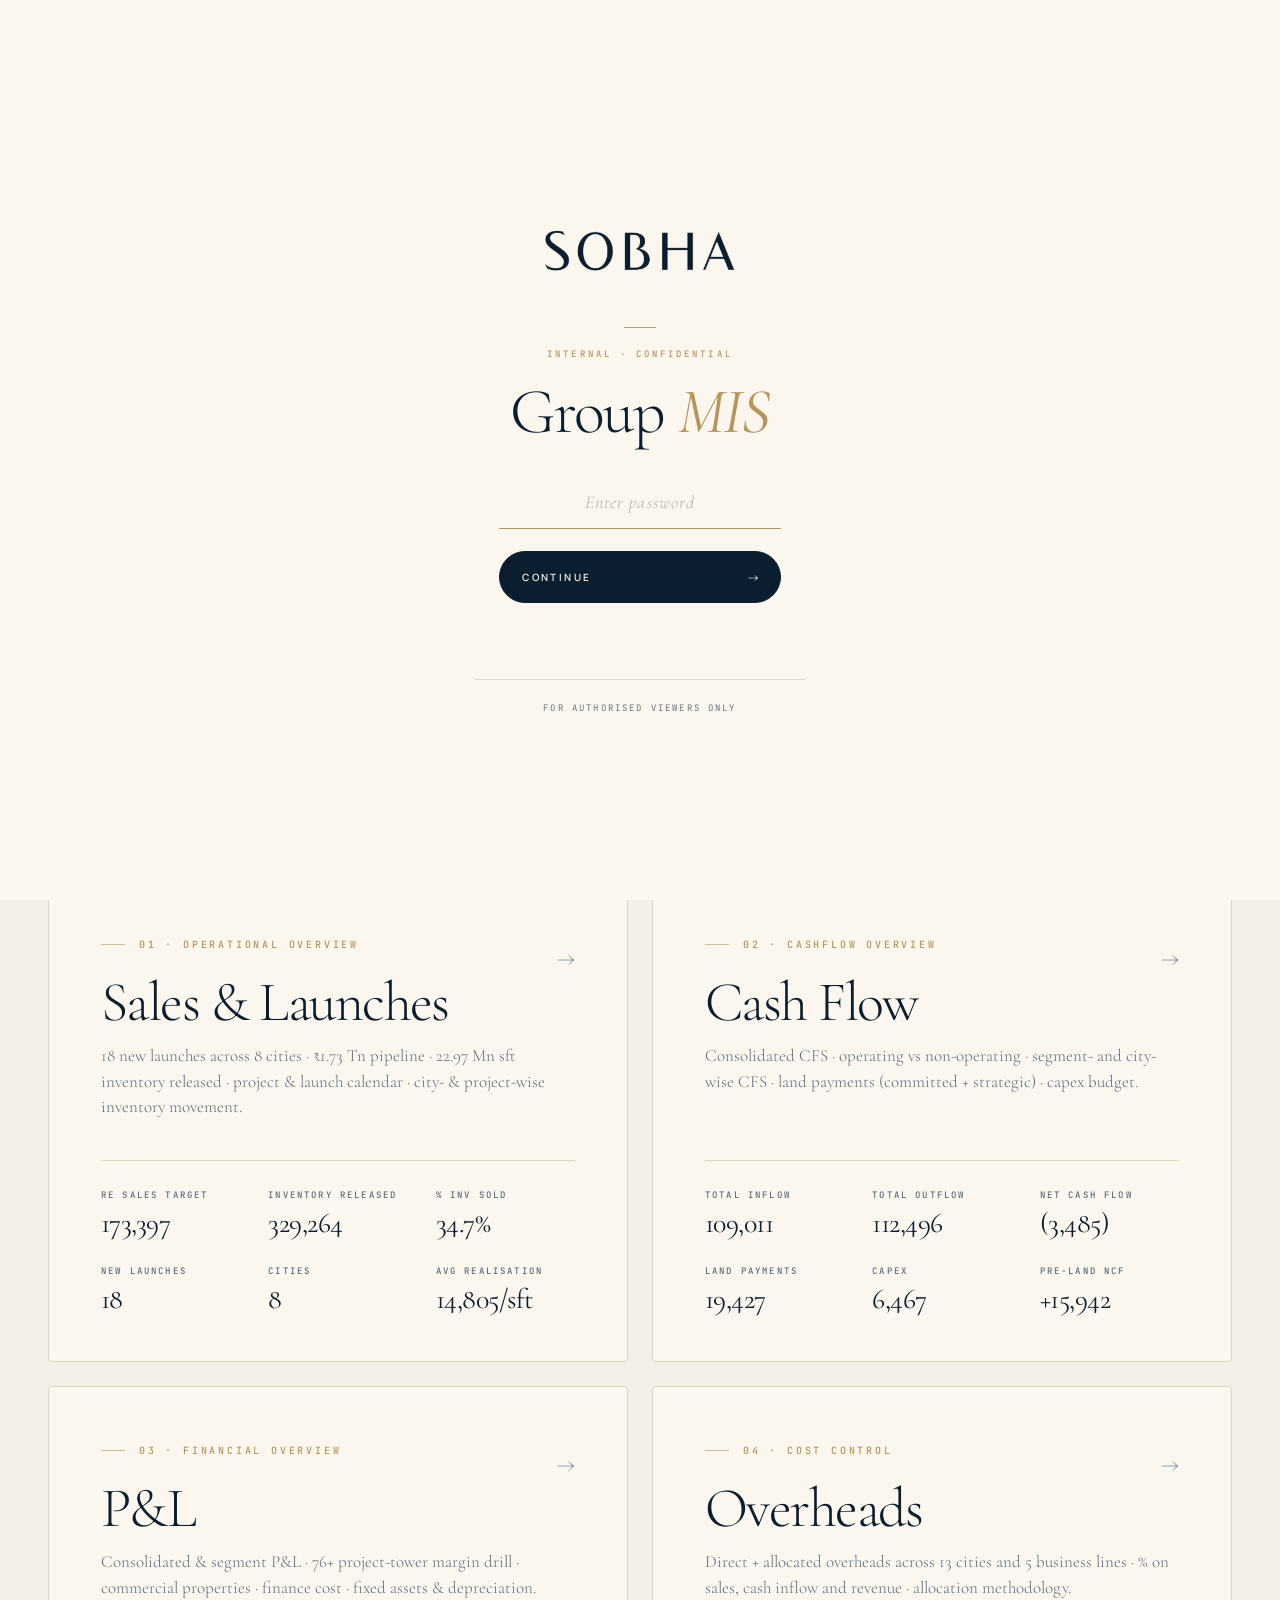
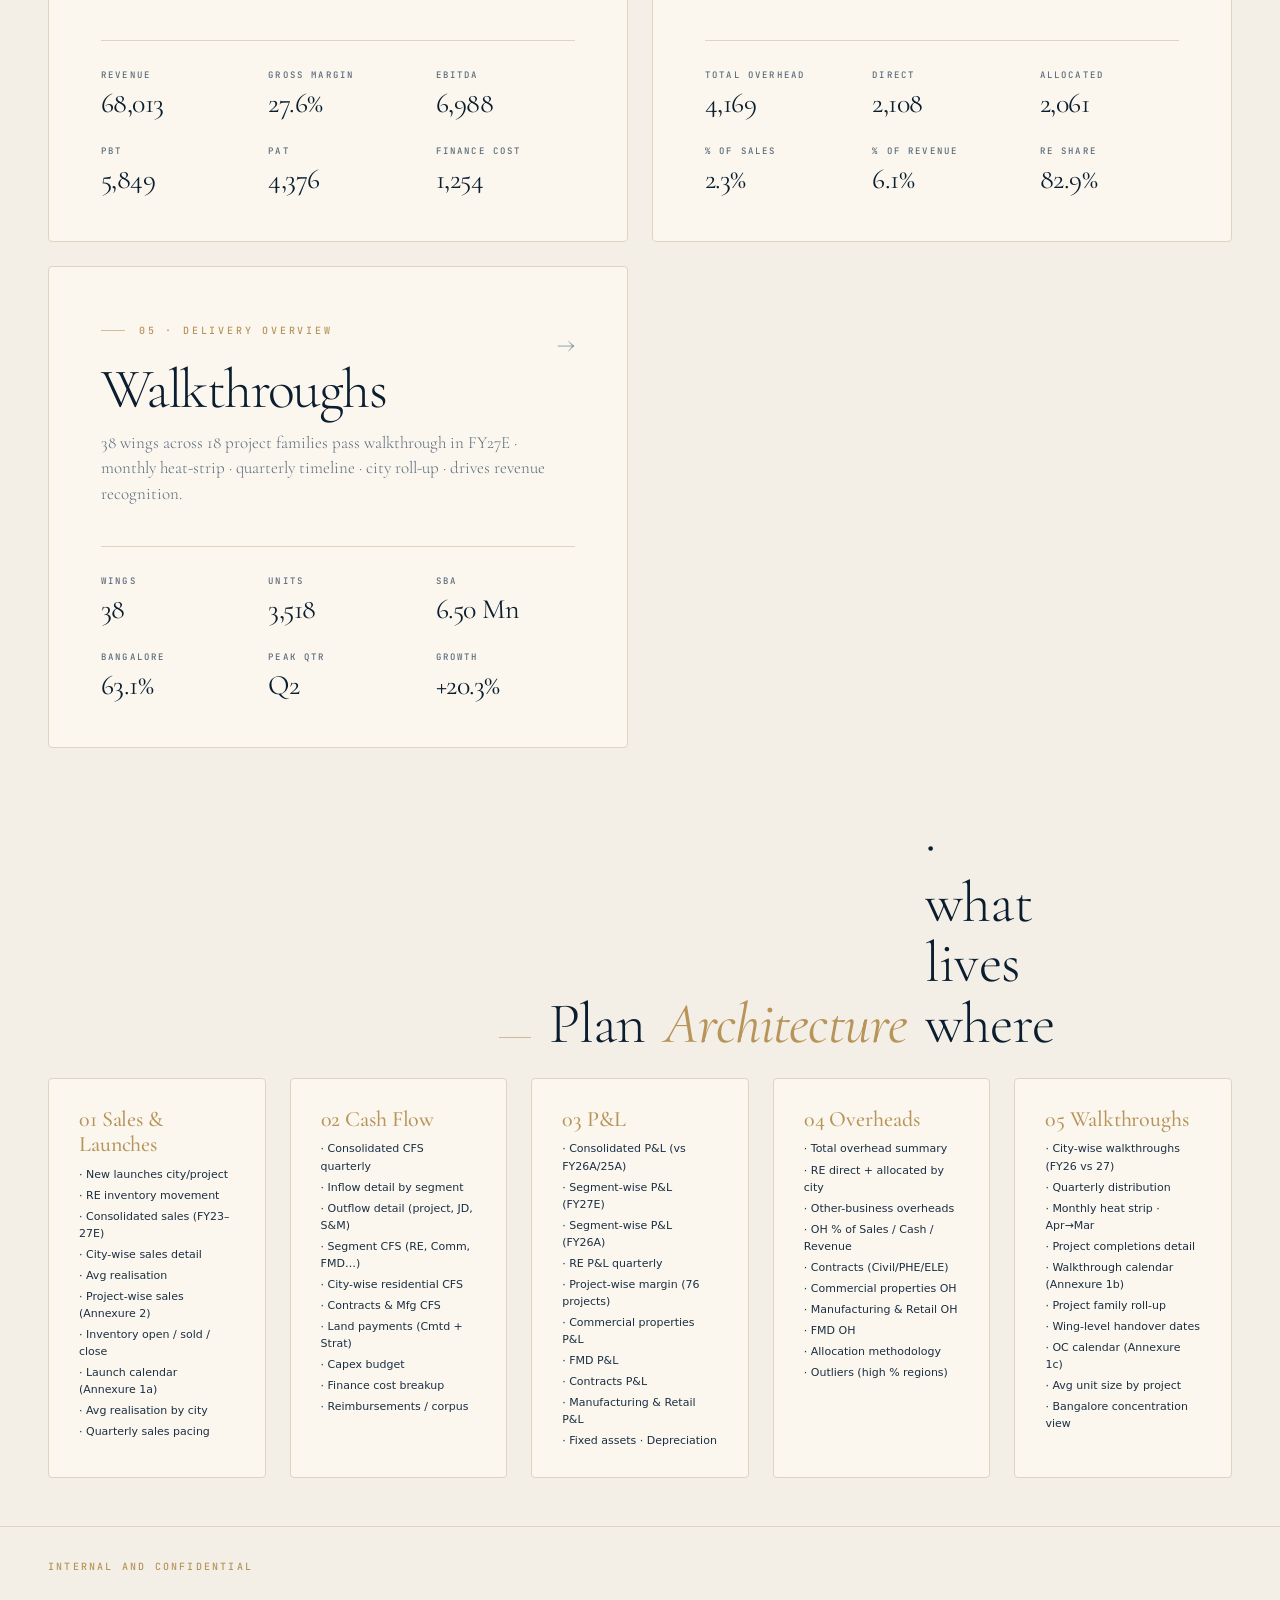
==== india/opfy27/index.html @ 4dd6f8f9 "Add files via upload" ====
<!doctype html>
<html lang="en">
<head>
<script src="../../auth.js"></script>
<meta charset="utf-8">
<title>Group MIS</title>
<meta name="viewport" content="width=device-width, initial-scale=1">
<link rel="preconnect" href="https://fonts.googleapis.com">
<link rel="preconnect" href="https://fonts.gstatic.com" crossorigin>
<link href="https://fonts.googleapis.com/css2?family=DM+Serif+Display&family=Manrope:wght@400;500;600;700;800&family=JetBrains+Mono:wght@400;500;600&display=swap" rel="stylesheet">
<link rel="stylesheet" href="styles.css">
<link rel="stylesheet" href="../../site.css">
</head>
<body>

<header class="topbar">
  <a href="../../home.html" class="brand">
    <img class="brand-mark" src="assets/sobha-logo.png" alt="SOBHA">
    <span class="brand-divider"></span>
    <span class="brand-meta">
      <span class="brand-meta-label">FY 2026-27</span>
      <span class="brand-meta-title">Operational Plan · <em>Overview</em></span>
    </span>
  </a>
  <nav>
    <a href="index.html" class="active">Overview</a>
    <a href="sales.html">Sales</a>
    <a href="walkthrough.html">Walkthrough</a>
    <a href="cashflow.html">Cash Flow</a>
    <a href="pnl.html">P&amp;L</a>
    <a href="overheads.html">Overheads</a>
  </nav>
</header>

<div class="page-head">
  <div>
    <div class="crumb">Annual Business Plan · Chairman Format</div>
    <h1>FY27E Consolidated — <em>Plan at a Glance</em></h1>
    <div class="blurb">Five interlinked dashboards covering the full FY26-27 estimate. Top-line numbers below; click into a dashboard to drill into city, project, segment, and quarterly detail.</div>
  </div>
  <div class="toggles">
    <span class="chip amber">FY27E vs FY26A</span>
    <span class="chip">Rs. Million</span>
  </div>
</div>

<!-- Consolidated KPI strip -->
<section class="kpi-strip" style="grid-template-columns: repeat(6, 1fr);">
  <div class="kpi"><span class="accent-bar"></span>
    <div class="label">Total Sales (RE+Mfg+Contracts+Comm)</div>
    <div class="val lg">181,129</div>
    <div class="delta up">▲ 161.1% <span class="vs">vs 88,738 FY26A</span></div>
  </div>
  <div class="kpi">
    <div class="label">RE New Launches</div>
    <div class="val lg">22.97<span class="unit">Mn sft</span></div>
    <div class="delta up">▲ 280.5% <span class="vs">vs 6.04 FY26A · 18 projects</span></div>
  </div>
  <div class="kpi">
    <div class="label">Total Cash Inflow</div>
    <div class="val lg">109,011</div>
    <div class="delta up">▲ 37.9% <span class="vs">vs 79,070 FY26A</span></div>
  </div>
  <div class="kpi">
    <div class="label">Net Cash Flow</div>
    <div class="val lg neg">(3,485)</div>
    <div class="delta down">▼ 305.7% <span class="vs">post 19,427 land · pre-land +15,942</span></div>
  </div>
  <div class="kpi">
    <div class="label">Revenue (P&amp;L)</div>
    <div class="val lg">68,013</div>
    <div class="delta up">▲ 26.3% <span class="vs">vs 53,838 FY26A</span></div>
  </div>
  <div class="kpi">
    <div class="label">Profit after CSR</div>
    <div class="val lg">4,226</div>
    <div class="delta up">▲ 121.5% <span class="vs">vs 1,908 FY26A · 6.2% margin</span></div>
  </div>
</section>

<div class="section-h">Dashboard <em>Suite</em></div>

<div class="hub-grid">

  <a href="sales.html" class="hub-card">
    <span class="arrow">→</span>
    <div class="num-tag">01 · OPERATIONAL OVERVIEW</div>
    <h2>Sales &amp; Launches</h2>
    <div class="desc">18 new launches across 8 cities · ₹1.73 Tn pipeline · 22.97 Mn sft inventory released · project &amp; launch calendar · city- &amp; project-wise inventory movement.</div>
    <div class="stats">
      <div class="stat"><div class="l">RE Sales Target</div><div class="v">173,397</div></div>
      <div class="stat"><div class="l">Inventory Released</div><div class="v">329,264</div></div>
      <div class="stat"><div class="l">% Inv Sold</div><div class="v">34.7%</div></div>
      <div class="stat"><div class="l">New Launches</div><div class="v">18</div></div>
      <div class="stat"><div class="l">Cities</div><div class="v">8</div></div>
      <div class="stat"><div class="l">Avg Realisation</div><div class="v">14,805/sft</div></div>
    </div>
  </a>

  <a href="cashflow.html" class="hub-card">
    <span class="arrow">→</span>
    <div class="num-tag">02 · CASHFLOW OVERVIEW</div>
    <h2>Cash Flow</h2>
    <div class="desc">Consolidated CFS · operating vs non-operating · segment- and city-wise CFS · land payments (committed + strategic) · capex budget.</div>
    <div class="stats">
      <div class="stat"><div class="l">Total Inflow</div><div class="v">109,011</div></div>
      <div class="stat"><div class="l">Total Outflow</div><div class="v">112,496</div></div>
      <div class="stat"><div class="l">Net Cash Flow</div><div class="v neg">(3,485)</div></div>
      <div class="stat"><div class="l">Land Payments</div><div class="v">19,427</div></div>
      <div class="stat"><div class="l">Capex</div><div class="v">6,467</div></div>
      <div class="stat"><div class="l">Pre-Land NCF</div><div class="v pos">+15,942</div></div>
    </div>
  </a>

  <a href="pnl.html" class="hub-card">
    <span class="arrow">→</span>
    <div class="num-tag">03 · FINANCIAL OVERVIEW</div>
    <h2>P&amp;L</h2>
    <div class="desc">Consolidated &amp; segment P&amp;L · 76+ project-tower margin drill · commercial properties · finance cost · fixed assets &amp; depreciation.</div>
    <div class="stats">
      <div class="stat"><div class="l">Revenue</div><div class="v">68,013</div></div>
      <div class="stat"><div class="l">Gross Margin</div><div class="v">27.6%</div></div>
      <div class="stat"><div class="l">EBITDA</div><div class="v">6,988</div></div>
      <div class="stat"><div class="l">PBT</div><div class="v">5,849</div></div>
      <div class="stat"><div class="l">PAT</div><div class="v">4,376</div></div>
      <div class="stat"><div class="l">Finance Cost</div><div class="v">1,254</div></div>
    </div>
  </a>

  <a href="overheads.html" class="hub-card">
    <span class="arrow">→</span>
    <div class="num-tag">04 · COST CONTROL</div>
    <h2>Overheads</h2>
    <div class="desc">Direct + allocated overheads across 13 cities and 5 business lines · % on sales, cash inflow and revenue · allocation methodology.</div>
    <div class="stats">
      <div class="stat"><div class="l">Total Overhead</div><div class="v">4,169</div></div>
      <div class="stat"><div class="l">Direct</div><div class="v">2,108</div></div>
      <div class="stat"><div class="l">Allocated</div><div class="v">2,061</div></div>
      <div class="stat"><div class="l">% of Sales</div><div class="v">2.3%</div></div>
      <div class="stat"><div class="l">% of Revenue</div><div class="v">6.1%</div></div>
      <div class="stat"><div class="l">RE Share</div><div class="v">82.9%</div></div>
    </div>
  </a>

  <a href="walkthrough.html" class="hub-card">
    <span class="arrow">→</span>
    <div class="num-tag">05 · DELIVERY OVERVIEW</div>
    <h2>Walkthroughs</h2>
    <div class="desc">38 wings across 18 project families pass walkthrough in FY27E · monthly heat-strip · quarterly timeline · city roll-up · drives revenue recognition.</div>
    <div class="stats">
      <div class="stat"><div class="l">Wings</div><div class="v">38</div></div>
      <div class="stat"><div class="l">Units</div><div class="v">3,518</div></div>
      <div class="stat"><div class="l">SBA</div><div class="v">6.50 Mn</div></div>
      <div class="stat"><div class="l">Bangalore</div><div class="v">63.1%</div></div>
      <div class="stat"><div class="l">Peak Qtr</div><div class="v">Q2</div></div>
      <div class="stat"><div class="l">Growth</div><div class="v pos">+20.3%</div></div>
    </div>
  </a>
</div>

<div class="section-h">Plan <em>Architecture</em> · what lives where</div>
<div class="row" style="grid-template-columns: repeat(5, 1fr); gap: 24px;">
  <div class="panel">
    <div class="panel-title" style="color: var(--accent);">01 Sales &amp; Launches</div>
    <ul style="list-style: none; font-size: 11px; color: var(--text-2); display: grid; gap: 4px; margin-top: 8px;">
      <li>· New launches city/project</li>
      <li>· RE inventory movement</li>
      <li>· Consolidated sales (FY23–27E)</li>
      <li>· City-wise sales detail</li>
      <li>· Avg realisation</li>
      <li>· Project-wise sales (Annexure 2)</li>
      <li>· Inventory open / sold / close</li>
      <li>· Launch calendar (Annexure 1a)</li>
      <li>· Avg realisation by city</li>
      <li>· Quarterly sales pacing</li>
    </ul>
  </div>
  <div class="panel">
    <div class="panel-title" style="color: var(--accent);">02 Cash Flow</div>
    <ul style="list-style: none; font-size: 11px; color: var(--text-2); display: grid; gap: 4px; margin-top: 8px;">
      <li>· Consolidated CFS quarterly</li>
      <li>· Inflow detail by segment</li>
      <li>· Outflow detail (project, JD, S&amp;M)</li>
      <li>· Segment CFS (RE, Comm, FMD…)</li>
      <li>· City-wise residential CFS</li>
      <li>· Contracts &amp; Mfg CFS</li>
      <li>· Land payments (Cmtd + Strat)</li>
      <li>· Capex budget</li>
      <li>· Finance cost breakup</li>
      <li>· Reimbursements / corpus</li>
    </ul>
  </div>
  <div class="panel">
    <div class="panel-title" style="color: var(--accent);">03 P&amp;L</div>
    <ul style="list-style: none; font-size: 11px; color: var(--text-2); display: grid; gap: 4px; margin-top: 8px;">
      <li>· Consolidated P&amp;L (vs FY26A/25A)</li>
      <li>· Segment-wise P&amp;L (FY27E)</li>
      <li>· Segment-wise P&amp;L (FY26A)</li>
      <li>· RE P&amp;L quarterly</li>
      <li>· Project-wise margin (76 projects)</li>
      <li>· Commercial properties P&amp;L</li>
      <li>· FMD P&amp;L</li>
      <li>· Contracts P&amp;L</li>
      <li>· Manufacturing &amp; Retail P&amp;L</li>
      <li>· Fixed assets · Depreciation</li>
    </ul>
  </div>
  <div class="panel">
    <div class="panel-title" style="color: var(--accent);">04 Overheads</div>
    <ul style="list-style: none; font-size: 11px; color: var(--text-2); display: grid; gap: 4px; margin-top: 8px;">
      <li>· Total overhead summary</li>
      <li>· RE direct + allocated by city</li>
      <li>· Other-business overheads</li>
      <li>· OH % of Sales / Cash / Revenue</li>
      <li>· Contracts (Civil/PHE/ELE)</li>
      <li>· Commercial properties OH</li>
      <li>· Manufacturing &amp; Retail OH</li>
      <li>· FMD OH</li>
      <li>· Allocation methodology</li>
      <li>· Outliers (high % regions)</li>
    </ul>
  </div>
  <div class="panel">
    <div class="panel-title" style="color: var(--accent);">05 Walkthroughs</div>
    <ul style="list-style: none; font-size: 11px; color: var(--text-2); display: grid; gap: 4px; margin-top: 8px;">
      <li>· City-wise walkthroughs (FY26 vs 27)</li>
      <li>· Quarterly distribution</li>
      <li>· Monthly heat strip · Apr→Mar</li>
      <li>· Project completions detail</li>
      <li>· Walkthrough calendar (Annexure 1b)</li>
      <li>· Project family roll-up</li>
      <li>· Wing-level handover dates</li>
      <li>· OC calendar (Annexure 1c)</li>
      <li>· Avg unit size by project</li>
      <li>· Bangalore concentration view</li>
    </ul>
  </div>
</div>

<div class="foot">
  <span>INTERNAL AND CONFIDENTIAL</span>
</div>

<script src="../../site.js"></script>
</body>
</html>
---- india/opfy27/styles.css ----
/* Sobha FY27E Business Plan — full editorial port from FY27 India Sales Plan
   Parchment + navy + brass · Cormorant + Manrope + JetBrains Mono */

@import url('https://fonts.googleapis.com/css2?family=Cormorant+Garamond:wght@300;400;500;600;700&family=Manrope:wght@300;400;500;600;700;800&family=JetBrains+Mono:wght@400;500&display=swap');

:root {
  /* === Editorial palette === */
  --bg:           #F4EFE6;
  --bg-deep:      #0B1419;
  --surface:      #FBF7EE;
  --surface-2:   #EFE8DA;
  --ink:          #0B1E2F;
  --ink-2:        #1B2F44;
  --ink-soft:     #5A6B7C;
  --ink-faint:    #94A3B0;
  --line:         #DDD4C1;
  --line-soft:    #E7DFCD;
  --line-strong:  #C9BFA6;

  --accent:       #B7945A;
  --accent-2:     #8E6C34;
  --accent-soft:  #F1E8D5;
  --accent-line:  #C9A872;

  --emerald:      #3F6857;
  --teal:         #2F5A6E;
  --rust:         #A8412B;
  --plum:         #5C3A4D;

  --pos:          #3F6857;
  --pos-soft:     #DCE6DF;
  --neg:          #A8412B;
  --neg-soft:     #F1DDD4;
  --info:         #2F5A6E;
  --info-soft:    #DAE2E8;
  --violet:       #5C3A4D;

  --serif: 'Cormorant Garamond', 'Times New Roman', serif;
  --sans:  'Manrope', system-ui, sans-serif;
  --mono:  'JetBrains Mono', ui-monospace, monospace;

  --radius: 4px;
  --max: 1600px;

  /* legacy aliases */
  --paper:        var(--bg);
  --paper-2:      var(--surface-2);
  --paper-3:      #E2D9C2;
  --card:         var(--surface);
  --rule:         var(--line);
  --rule-soft:    var(--line-soft);
  --rule-strong:  var(--line-strong);
  --ink-3:        var(--ink-soft);
  --ink-4:        var(--ink-faint);
  --gold:         var(--accent);
  --bg-0: var(--bg); --bg-1: var(--surface); --bg-2: var(--surface-2); --bg-3: var(--paper-3);
  --border: var(--line); --border-light: var(--line-strong);
  --text: var(--ink); --text-2: var(--ink-2); --text-3: var(--ink-soft); --text-4: var(--ink-faint);
}

* { box-sizing: border-box; margin: 0; padding: 0; }

html, body {
  background: var(--bg);
  color: var(--ink);
  font-family: var(--sans);
  font-size: 14px;
  line-height: 1.55;
  -webkit-font-smoothing: antialiased;
}

body {
  min-height: 100vh;
  padding-top: 76px;
  background-image:
    radial-gradient(circle at 20% 0%,  rgba(183,148,90,0.05) 0%, transparent 40%),
    radial-gradient(circle at 90% 100%, rgba(11,30,47,0.04) 0%, transparent 40%);
  background-attachment: fixed;
}

.serif, h1, h2, h3 {
  font-family: var(--serif);
  font-weight: 300;
  letter-spacing: -0.015em;
}
em { color: var(--accent); font-style: italic; font-weight: 400; }

.mono, .num {
  font-family: var(--mono);
  font-variant-numeric: tabular-nums;
}

a { color: inherit; text-decoration: none; }

/* ============================================================
   TOPBAR — fixed editorial bar
============================================================ */
.topbar {
  position: fixed;
  top: 0; left: 0; right: 0;
  height: 76px;
  display: flex; align-items: center; justify-content: space-between;
  padding: 0 48px;
  background: var(--surface);
  border-bottom: 1px solid var(--line);
  z-index: 50;
  backdrop-filter: blur(8px);
  -webkit-backdrop-filter: blur(8px);
}
.topbar .brand {
  display: flex; align-items: center; gap: 20px;
  height: 100%;
}
.topbar .brand-mark {
  font-family: var(--serif);
  font-size: 22px; font-weight: 500;
  letter-spacing: 0.01em;
  color: var(--ink);
  white-space: nowrap;
}
.topbar img.brand-mark {
  height: 32px;
  width: auto;
  display: block;
  object-fit: contain;
}
.topbar .brand-mark em {
  color: var(--accent); font-style: italic; font-weight: 400;
}
.topbar .brand-divider { width: 1px; height: 28px; background: var(--line); }
.topbar .brand-meta {
  display: flex; flex-direction: column; gap: 3px;
  justify-content: center;
}
.topbar .brand-meta-label {
  font-family: var(--sans);
  font-size: 9px; font-weight: 600;
  letter-spacing: 0.22em; text-transform: uppercase;
  color: var(--ink-soft);
  line-height: 1;
}
.topbar .brand-meta-title {
  font-family: var(--serif);
  font-size: 17px; font-weight: 500;
  letter-spacing: 0.005em;
  color: var(--ink);
  line-height: 1.1;
}
.topbar .brand-meta-title em {
  color: var(--accent); font-style: italic; font-weight: 400;
}

.topbar nav {
  display: flex; gap: 4px;
  align-items: center;
}
.topbar nav a {
  padding: 8px 16px;
  font-family: var(--sans);
  font-size: 10px; font-weight: 600;
  letter-spacing: 0.18em; text-transform: uppercase;
  color: var(--ink-soft);
  border-radius: 999px;
  transition: all 0.18s ease;
}
.topbar nav a:hover { color: var(--ink); background: rgba(11,30,47,0.06); }
.topbar nav a.active { color: var(--ink); background: rgba(11,30,47,0.08); }

/* ============================================================
   PAGE HEAD — editorial hero
============================================================ */
.page-head {
  max-width: var(--max);
  margin: 0 auto;
  padding: 80px 48px 56px;
  display: flex;
  align-items: flex-end;
  justify-content: space-between;
  gap: 48px;
  position: relative;
  background: transparent;
  border: none;
}
.page-head > div:first-child { flex: 1; min-width: 0; }
.page-head .crumb {
  font-family: var(--mono);
  font-size: 10px; font-weight: 500;
  letter-spacing: 0.28em; text-transform: uppercase;
  color: var(--accent);
  display: inline-flex; align-items: center; gap: 14px;
  margin-bottom: 24px;
}
.page-head .crumb::before {
  content: ''; width: 32px; height: 1px;
  background: var(--accent); opacity: 0.6;
}
.page-head h1 {
  font-family: var(--serif);
  font-size: clamp(48px, 5.4vw, 80px);
  font-weight: 300;
  letter-spacing: -0.025em;
  line-height: 1;
  color: var(--ink);
}
.page-head h1 em { color: var(--accent); font-style: italic; font-weight: 400; }
.page-head .blurb {
  font-family: var(--serif);
  font-size: 18px;
  font-weight: 300;
  color: var(--ink-soft);
  margin-top: 24px;
  max-width: 640px;
  line-height: 1.5;
}
.page-head .toggles { display: flex; gap: 8px; align-items: center; }

.btn-toggle {
  padding: 9px 16px;
  border: 1px solid var(--line-strong);
  background: transparent;
  color: var(--ink-soft);
  font-family: var(--sans);
  font-size: 10px;
  letter-spacing: 0.18em; text-transform: uppercase;
  font-weight: 600;
  border-radius: 999px;
  cursor: pointer;
  transition: 0.18s;
}
.btn-toggle:hover { color: var(--ink); border-color: var(--ink); }
.btn-toggle.on {
  background: var(--ink); color: var(--bg); border-color: var(--ink);
}

/* Segmented control */
.seg {
  display: inline-flex;
  gap: 4px;
  align-items: center;
}
.seg-btn {
  padding: 7px 12px;
  border: 1px solid var(--line-strong);
  background: var(--surface);
  color: var(--ink-soft);
  font-family: var(--sans);
  font-size: 11px; font-weight: 600;
  letter-spacing: 0.16em; text-transform: uppercase;
  border-radius: 2px;
  cursor: pointer;
  transition: 0.18s;
}
.seg-btn:hover { color: var(--ink); border-color: var(--ink); }
.seg-btn.on { background: var(--ink); color: var(--bg); border-color: var(--ink); }

/* ============================================================
   KPI STRIP — bordered card with hairline dividers
============================================================ */
.kpi-strip {
  max-width: var(--max);
  margin: 0 auto 32px;  padding: 0 48px;
  display: grid;
  gap: 0;
  background: transparent;
  border: none;
}
.kpi-strip > * {
  background: var(--surface);
  border: 1px solid var(--line);
}
.kpi-strip > *:not(:first-child) {
  border-left: none;
}
.kpi-strip > *:first-child {
  border-top-left-radius: var(--radius);
  border-bottom-left-radius: var(--radius);
}
.kpi-strip > *:last-child {
  border-top-right-radius: var(--radius);
  border-bottom-right-radius: var(--radius);
}
.kpi {
  padding: 32px 30px 28px;
  display: flex; flex-direction: column; gap: 6px;
  min-height: 152px;
  justify-content: flex-start;
  min-height: 152px;
  position: relative;
}
.kpi .label {
  font-family: var(--mono);
  font-size: 10px;
  letter-spacing: 0.22em;
  color: var(--ink-soft);
  text-transform: uppercase;
  font-weight: 500;
  margin-bottom: 6px;
}
.kpi .val {
  font-family: var(--serif);
  font-size: 42px;
  font-weight: 300;
  color: var(--ink);
  letter-spacing: -0.025em;
  font-variant-numeric: tabular-nums;
  line-height: 1;
}
.kpi .val.lg { font-size: 48px; }
.kpi .val em { color: var(--accent); font-style: italic; font-weight: 400; }
.kpi .unit {
  color: var(--ink-soft);
  font-size: 14px;
  margin-left: 4px;
  font-family: var(--sans);
  letter-spacing: 0;
}
.kpi .delta {
  font-family: var(--mono);
  font-size: 11px;
  margin-top: auto;
  padding-top: 8px;
  display: inline-flex; gap: 8px; align-items: center;
}
.kpi .delta.up { color: var(--pos); }
.kpi .delta.down { color: var(--neg); }
.kpi .delta .vs {
  color: var(--ink-soft);
  font-family: var(--sans);
  font-size: 11px;
  letter-spacing: 0.04em;
  font-weight: 400;
}
.kpi .accent-bar {
  position: absolute; left: 0; top: 0; bottom: 0; width: 2px;
  background: var(--accent);
}

/* ============================================================
   FILTER BAR — single bordered container, underline segments
============================================================ */
.filter-bar {
  max-width: var(--max);
  margin: 0 auto 24px;
  padding: 14px 24px;
  margin-left: 48px; margin-right: 48px;
  display: flex; gap: 18px; flex-wrap: wrap;
  align-items: center;
  background: var(--surface);
  border: 1px solid var(--line);
  border-radius: var(--radius);
}
@media (min-width: 1696px) {
  .filter-bar { margin-left: auto; margin-right: auto; }
}

.filter-bar-label {
  font-family: var(--sans);
  font-size: 10px;
  font-weight: 600;
  letter-spacing: 0.22em;
  text-transform: uppercase;
  color: var(--ink-soft);
  display: inline-flex; align-items: center; gap: 10px;
}
.filter-bar-label::before {
  content: '';
  width: 18px; height: 1px;
  background: var(--accent); opacity: 0.6;
}

.filter-seg {
  padding: 7px 12px;
  border: none; background: transparent;
  font-family: var(--sans);
  font-size: 11px; font-weight: 500;
  letter-spacing: 0.14em; text-transform: uppercase;
  color: var(--ink-soft);
  border-bottom: 1.5px solid transparent;
  border-radius: 0;
  cursor: pointer;
  transition: color 0.15s ease, border-color 0.15s ease;
}
.filter-seg:hover { color: var(--ink); }
.filter-seg.on  { color: var(--ink); border-bottom-color: var(--accent); }

/* ============================================================
   ROW + PANEL (cards) — generous gaps, bordered
============================================================ */
.row, .wrap {
  max-width: var(--max);
  margin: 0 auto 24px;
  padding: 0 48px;
  display: grid;
  gap: 24px;
  background: transparent;
}

.panel {
  background: var(--surface);
  border: 1px solid var(--line);
  border-radius: var(--radius);
  padding: 28px 30px;
  min-width: 0;
  transition: border-color 0.2s ease;
}
.panel.flat { padding: 0; overflow: hidden; }

.panel-head {
  display: flex; align-items: baseline; justify-content: space-between;
  margin-bottom: 22px; gap: 16px;
  padding-bottom: 16px;
  border-bottom: 1px solid var(--line-soft);
}
.panel-title {
  font-family: var(--serif);
  font-size: 22px; font-weight: 500;
  color: var(--ink);
  letter-spacing: -0.005em;
  line-height: 1.15;
}
.panel-sub {
  font-family: var(--mono);
  font-size: 10px;
  letter-spacing: 0.18em;
  text-transform: uppercase;
  color: var(--ink-soft);
  font-weight: 500;
  font-style: normal;
}

/* Strip header inside .panel.flat tables */
.panel-strip {
  padding: 20px 24px;
  border-bottom: 1px solid var(--line);
  display: flex; align-items: center; justify-content: space-between;
  gap: 16px;
  background: var(--surface);
}
.panel-strip .panel-title { font-size: 22px; }

/* Table head shorthand used on a few pages */
.table-head {
  padding: 20px 24px;
  display: flex; justify-content: space-between;
  align-items: center; gap: 16px;
  border-bottom: 1px solid var(--line);
  background: var(--surface);
}

/* ============================================================
   SECTION H — eyebrow + giant editorial title
============================================================ */
.section-h {
  max-width: var(--max);
  margin: 64px auto 24px;
  scroll-margin-top: 90px;
  padding: 0 48px;
  background: transparent;
  border: none;
  font-family: var(--serif);
  font-size: 36px;
  font-weight: 300;
  color: var(--ink);
  letter-spacing: -0.018em;
  line-height: 1.1;
  position: relative;
  display: flex; align-items: flex-end; gap: 18px;
}
.section-h::before {
  content: '';
  display: inline-block;
  width: 32px; height: 1px;
  background: var(--accent);
  opacity: 0.6;
  margin-bottom: 16px;
  flex-shrink: 0;
}
.section-h em { color: var(--accent); font-style: italic; font-weight: 400; }

/* ============================================================
   TABLES
============================================================ */
.dt {
  width: 100%;
  border-collapse: collapse;
  font-size: 12px;
  font-family: var(--mono);
  font-variant-numeric: tabular-nums;
}
.dt thead th {
  position: sticky; top: 0; z-index: 3;
  background: var(--surface-2);
}
.dt th {
  text-align: right;
  font-weight: 600;
  font-size: 9px;
  letter-spacing: 0.22em;
  text-transform: uppercase;
  color: var(--ink-soft);
  padding: 14px 18px;
  border-bottom: 1px solid var(--line);
  background: var(--surface-2);
  position: sticky; top: 0; z-index: 2;
  white-space: nowrap;
  font-family: var(--sans);
}
.dt th.l, .dt td.l { text-align: left; }
.dt th.c, .dt td.c { text-align: center; }
.dt td {
  padding: 12px 18px;
  border-bottom: 1px solid var(--line-soft);
  text-align: right;
  white-space: nowrap;
  color: var(--ink);
}
.dt td.l { font-family: var(--sans); font-size: 13px; }
.dt tr:hover td { background: var(--accent-soft); }
.dt tr.section td {
  background: var(--ink);
  color: var(--bg);
  font-weight: 600;
  letter-spacing: 0.22em;
  font-size: 10px;
  text-transform: uppercase;
  font-family: var(--sans);
  padding: 12px 18px;
}
.dt tr.subsection td {
  background: var(--surface-2);
  color: var(--ink);
  font-weight: 700;
  font-family: var(--sans);
  font-size: 11px;
  letter-spacing: 0.1em;
  text-transform: uppercase;
}
.dt tr.total td {
  border-top: 2px solid var(--ink);
  border-bottom: 2px solid var(--ink);
  font-weight: 700;
  color: var(--ink);
  background: var(--surface-2);
  font-family: var(--sans);
}
.dt tr.total-top td {
  position: sticky; top: 38px; z-index: 2;
  background: var(--surface-2); color: var(--ink); font-weight: 700;
  border-bottom: 2px solid var(--line-strong);
  border-top: 0;
}
.dt tr.clickrow { cursor: pointer; }
.dt td.drill { cursor: pointer; position: relative; }
.dt td.drill:hover { background: var(--accent-soft); }
.dt td.drill::after { content: '↗'; position: absolute; top: 6px; right: 4px; font-size: 9px; color: var(--ink-faint); opacity: 0; transition: opacity 0.15s; }
.dt td.drill:hover::after { opacity: 1; color: var(--accent); }
#segTable[data-period="fy26"] td.drill { cursor: default; }
#segTable[data-period="fy26"] td.drill:hover { background: transparent; }
#segTable[data-period="fy26"] td.drill::after { display: none; }
.dt tr.seg-group td { background: var(--surface-2); font-weight: 600; }
.dt tr.seg-group:hover td { background: var(--accent-soft); }
.dt tr.seg-group .caret { display: inline-block; width: 12px; color: var(--accent); font-size: 11px; transition: transform 0.15s; }
.dt tr.seg-child td { background: var(--bg); }
.dt tr.seg-child:hover td { background: var(--accent-soft); }
.dt tr.clickrow:hover td { background: var(--accent-soft); }
.dt th.sortable { cursor: pointer; user-select: none; }
.dt th.sortable::after { content: ' ↕'; color: var(--ink-faint); font-size: 9px; }
.dt th.sortable.asc::after  { content: ' ↑'; color: var(--accent); }
.dt th.sortable.desc::after { content: ' ↓'; color: var(--accent); }

.pos { color: var(--pos); }
.neg { color: var(--neg); }
.dim { color: var(--ink-soft); }

.cellbar {
  display: inline-block;
  height: 5px;
  background: var(--accent);
  vertical-align: middle;
  border-radius: 0;
  opacity: 0.85;
  margin-right: 8px;
}
.cellbar.bg { background: var(--paper-3); }

/* search */
.search {
  display: flex; align-items: center; gap: 8px;
  background: var(--bg);
  border: 1px solid var(--line);
  border-radius: 999px;
  padding: 7px 16px;
  transition: border-color 0.15s;
}
.search:focus-within { border-color: var(--accent); }
.search input {
  background: transparent; border: 0; color: var(--ink);
  font: inherit;
  font-family: var(--sans);
  font-size: 12px;
  outline: none;
  width: 220px;
}
.search input::placeholder { color: var(--ink-faint); font-style: italic; }

.qchips { display: inline-flex; gap: 4px; align-items: center; }
.qchip {
  padding: 7px 12px;
  border: 1px solid var(--line-strong);
  background: transparent;
  color: var(--ink-2);
  font: 600 10px/1 'Manrope', sans-serif;
  letter-spacing: 0.14em;
  text-transform: uppercase;
  cursor: pointer;
  transition: 0.18s;
}
.qchip:hover { color: var(--ink); border-color: var(--ink); }
.qchip.on { background: var(--ink); color: var(--bg); border-color: var(--ink); }

.back-to-top {
  position: fixed;
  right: 22px;
  bottom: 22px;
  width: 36px;
  height: 36px;
  border-radius: 50%;
  border: 1px solid var(--ink);
  background: var(--ink);
  color: var(--bg);
  font: 600 16px/1 'Manrope', sans-serif;
  cursor: pointer;
  z-index: 100;
  box-shadow: 0 4px 16px rgba(0,0,0,0.18);
  opacity: 0;
  pointer-events: none;
  transform: translateY(8px);
  transition: opacity 0.25s, transform 0.25s, background 0.18s;
}
.back-to-top.show {
  opacity: 1;
  pointer-events: auto;
  transform: translateY(0);
}
.back-to-top:hover {
  background: var(--accent);
  border-color: var(--accent);
}

.quicknav {
  max-width: var(--max);
  margin: 0 auto 40px;
  padding: 0 32px;
  display: grid;
  grid-template-columns: repeat(5, 1fr);
  gap: 0;
  border-top: 1px solid var(--line);
  border-bottom: 1px solid var(--line);
}
.qn {
  display: flex;
  align-items: baseline;
  gap: 12px;
  padding: 18px 16px;
  text-decoration: none;
  border-left: 1px solid var(--line);
  color: var(--ink);
  transition: 0.18s;
}
.qn:first-child { border-left: 0; }
.qn:hover { background: var(--paper-2); }
.qn-num {
  font: 600 11px/1 'JetBrains Mono', monospace;
  letter-spacing: 0.14em;
  color: var(--accent);
}
.qn-label {
  font: 600 12px/1.3 'Manrope', sans-serif;
  letter-spacing: 0.04em;
  color: var(--ink);
}
@media (max-width: 900px) {
  .quicknav { grid-template-columns: 1fr 1fr; }
  .qn:nth-child(2n+1) { border-left: 0; }
}

.msel {
  padding: 7px 10px;
  border: 1px solid var(--line-strong);
  background: transparent;
  color: var(--ink);
  font: 600 10px/1 'Manrope', sans-serif;
  letter-spacing: 0.08em;
  text-transform: uppercase;
  cursor: pointer;
}
.msel:hover { border-color: var(--ink); }

.scroll       { overflow: auto; max-height: 480px; }
.scroll-tall  { overflow: auto; max-height: 640px; }

/* chips & pills */
.chip {
  display: inline-flex; align-items: center; gap: 6px;
  font-family: var(--mono);
  font-size: 9px;
  padding: 4px 10px;
  border-radius: 999px;
  background: var(--surface-2);
  color: var(--ink-soft);
  letter-spacing: 0.18em;
  text-transform: uppercase;
  font-weight: 500;
  border: 1px solid var(--line);
}
.chip.pos   { background: var(--pos-soft);   color: var(--pos);     border-color: transparent; }
.chip.neg   { background: var(--neg-soft);   color: var(--neg);     border-color: transparent; }
.chip.amber { background: var(--accent-soft); color: var(--accent-2); border-color: transparent; }
.chip.info  { background: var(--info-soft);  color: var(--info);    border-color: transparent; }

/* ============================================================
   CHARTS
============================================================ */
.chart { width: 100%; display: block; }
.chart text {
  fill: var(--ink-soft);
  font-family: var(--mono);
  font-size: 9px;
}
.chart .axis line { stroke: var(--line); stroke-width: 1; }
.chart .axis text { fill: var(--ink-faint); }
.chart .grid line { stroke: var(--line-soft); stroke-dasharray: 2 3; }
.chart .bar     { fill: var(--accent); }
.chart .bar.alt { fill: var(--info); }
.chart .bar.dim { fill: var(--paper-3); }
.chart rect.hover-target { fill: transparent; cursor: pointer; }
.hover-target { fill: transparent; cursor: pointer; }
.hover-target:hover { fill: rgba(183,148,90,0.08); }

.legend {
  display: flex; gap: 24px;
  font-family: var(--mono);
  font-size: 9px;
  color: var(--ink-soft);
  margin-top: 16px;
  letter-spacing: 0.18em;
  text-transform: uppercase;
  font-weight: 500;
}
.legend .sw {
  display: inline-block;
  width: 10px; height: 10px;
  margin-right: 8px;
  vertical-align: middle;
  border-radius: 0;
}

/* ============================================================
   TOOLTIP
============================================================ */
.tt {
  position: fixed; pointer-events: none;
  background: var(--ink); color: var(--bg);
  border: 1px solid var(--ink);
  padding: 12px 14px; border-radius: var(--radius);
  font-family: var(--mono);
  font-size: 11px;
  box-shadow: 0 16px 40px rgba(11,30,47,0.28);
  opacity: 0; transition: opacity 0.1s;
  z-index: 100;
  min-width: 180px;
}
.tt.on { opacity: 1; }
.tt .tt-t {
  color: var(--accent);
  font-weight: 600;
  margin-bottom: 8px;
  letter-spacing: 0.18em;
  font-family: var(--sans);
  font-size: 10px;
  text-transform: uppercase;
}
.tt .tt-r { display: flex; justify-content: space-between; gap: 16px; line-height: 1.6; }
.tt .tt-r .lab { color: rgba(244,239,230,0.55); }
.tt .tt-r .val { color: var(--bg); }
.tt .tt-r .val.pos { color: #88c896; }
.tt .tt-r .val.neg { color: #e08e8e; }

/* ============================================================
   NOTE
============================================================ */
.note {
  max-width: var(--max);
  margin: 32px auto 0;
  padding: 24px 32px;
  background: var(--surface-2);
  border: 1px solid var(--line);
  border-radius: var(--radius);
  font-family: var(--serif);
  font-size: 15px;
  font-weight: 400;
  color: var(--ink-soft);
  line-height: 1.55;
  font-style: italic;
}
.note { margin-left: 48px; margin-right: 48px; }
@media (min-width: 1696px) { .note { margin-left: auto; margin-right: auto; } }
.note b {
  color: var(--accent);
  font-family: var(--mono);
  font-weight: 500;
  letter-spacing: 0.24em;
  text-transform: uppercase;
  font-style: normal;
  font-size: 10px;
  margin-right: 12px;
  display: inline-block;
}

/* ============================================================
   FOOTER
============================================================ */
.foot {
  max-width: var(--max);
  margin: 48px auto 0;
  padding: 32px 48px;
  border-top: 1px solid var(--line);
  background: transparent;
  display: flex; justify-content: space-between;
  font-family: var(--mono);
  font-size: 10px;
  color: var(--ink-soft);
  letter-spacing: 0.22em;
  text-transform: uppercase;
  font-weight: 500;
}
.foot span:first-child { color: var(--accent); }

/* ============================================================
   DRAWER
============================================================ */
.drawer {
  position: fixed; top: 0; right: 0; height: 100vh; width: 480px;
  background: var(--surface);
  border-left: 1px solid var(--line);
  box-shadow: -16px 0 48px rgba(11,30,47,0.16);
  transform: translateX(100%);
  transition: transform 0.32s cubic-bezier(.4,0,.2,1);
  z-index: 101;
  display: flex; flex-direction: column;
}
.drawer.on { transform: translateX(0); }
.drawer-head {
  padding: 32px 32px 24px;
  border-bottom: 1px solid var(--line);
  display: flex; justify-content: space-between; align-items: flex-start; gap: 12px;
}
.drawer-head .crumb {
  font-family: var(--mono);
  font-size: 10px; font-weight: 500;
  letter-spacing: 0.28em; text-transform: uppercase;
  color: var(--accent);
  margin-bottom: 12px;
}
.drawer-head h3 {
  font-family: var(--serif);
  font-size: 36px; font-weight: 300;
  letter-spacing: -0.02em;
  color: var(--ink);
  line-height: 1;
}
.drawer-head h3 em { color: var(--accent); font-style: italic; font-weight: 400; }
.drawer-close {
  border: 0; background: transparent;
  color: var(--ink-soft);
  font-family: var(--serif);
  font-size: 32px; font-weight: 300;
  cursor: pointer;
  padding: 0 8px;
  line-height: 1;
  transition: color 0.15s;
}
.drawer-close:hover { color: var(--accent); }
.drawer-body { padding: 26px 32px; overflow-y: auto; flex: 1; }
.drawer-body .stat-row {
  display: grid; grid-template-columns: 1fr 1fr;
  gap: 22px 32px;
  margin-bottom: 0;
}
.drawer-body .stat .label {
  font-family: var(--mono);
  font-size: 9px; font-weight: 500;
  letter-spacing: 0.22em; text-transform: uppercase;
  color: var(--ink-soft);
  margin-bottom: 8px;
}
.drawer-body .stat .val {
  font-family: var(--serif);
  font-size: 28px; font-weight: 400;
  color: var(--ink);
  letter-spacing: -0.012em;
  line-height: 1;
}
.drawer-body .stat .sub { font-size: 12px; color: var(--ink-soft); margin-top: 6px; }
.drawer-body h4 {
  font-family: var(--mono);
  font-size: 10px; font-weight: 500;
  letter-spacing: 0.24em; text-transform: uppercase;
  color: var(--accent);
  margin: 18px 0 14px;
  display: inline-flex; align-items: center; gap: 12px;
}
.drawer-body h4::before {
  content: ''; width: 18px; height: 1px;
  background: var(--accent); opacity: 0.6;
}
.drawer-body .proj-list { list-style: none; }
.drawer-body .proj-list li {
  display: flex; justify-content: space-between;
  padding: 12px 0;
  border-bottom: 1px dotted var(--line);
  font-size: 13px;
  align-items: baseline;
}
.drawer-body .proj-list li .nm {
  color: var(--ink);
  font-family: var(--serif);
  font-size: 16px;
  font-weight: 400;
}
.drawer-body .proj-list li .vl {
  font-family: var(--mono);
  color: var(--accent);
  font-size: 12px;
}
.drawer-overlay {
  position: fixed; inset: 0;
  background: rgba(11,20,25,0.35);
  backdrop-filter: blur(2px);
  -webkit-backdrop-filter: blur(2px);
  opacity: 0; pointer-events: none;
  transition: opacity 0.28s;
  z-index: 100;
}
.drawer-overlay.on { opacity: 1; pointer-events: auto; }

/* ============================================================
   HUB CARDS — editorial bordered
============================================================ */
.hub-grid {
  max-width: var(--max);
  margin: 0 auto 32px;
  padding: 0 48px;
  display: grid;
  grid-template-columns: repeat(2, 1fr);
  gap: 24px;
  background: transparent;
  border: none;
}
.hub-card {
  background: var(--surface);
  border: 1px solid var(--line);
  border-radius: var(--radius);
  padding: 56px 52px 48px;
  cursor: pointer;
  transition: 0.3s;
  position: relative;
  display: flex; flex-direction: column;
  min-height: 380px;
  text-decoration: none;
  color: inherit;
}
.hub-card:hover { border-color: var(--accent); transform: translateY(-2px); }
.hub-card .num-tag {
  font-family: var(--mono);
  font-size: 10px;
  color: var(--accent);
  letter-spacing: 0.28em;
  font-weight: 500;
  display: inline-flex; align-items: center; gap: 14px;
}
.hub-card .num-tag::before {
  content: ''; width: 24px; height: 1px;
  background: var(--accent); opacity: 0.6;
}
.hub-card h2 {
  font-family: var(--serif);
  font-size: 56px; font-weight: 300;
  margin: 24px 0 14px;
  letter-spacing: -0.028em;
  color: var(--ink);
  line-height: 0.95;
}
.hub-card h2 em { color: var(--accent); font-style: italic; font-weight: 400; }
.hub-card .desc {
  font-family: var(--serif);
  color: var(--ink-soft);
  font-size: 17px;
  font-weight: 300;
  max-width: 520px;
  margin-bottom: 40px;
  line-height: 1.5;
}
.hub-card .stats {
  display: grid;
  grid-template-columns: repeat(3, 1fr);
  gap: 28px;
  margin-top: auto;
  padding-top: 28px;
  border-top: 1px solid var(--line);
}
.hub-card .stat { display: flex; flex-direction: column; gap: 6px; }
.hub-card .stat .l {
  font-family: var(--mono);
  font-size: 9px;
  letter-spacing: 0.24em;
  color: var(--ink-soft);
  text-transform: uppercase;
  font-weight: 500;
}
.hub-card .stat .v {
  font-family: var(--serif);
  font-size: 28px; font-weight: 400;
  color: var(--ink);
  letter-spacing: -0.018em;
  line-height: 1;
}
.hub-card .arrow {
  position: absolute; top: 56px; right: 52px;
  font-size: 28px;
  color: var(--ink-faint);
  font-family: var(--serif);
  font-weight: 300;
  transition: 0.3s;
}
.hub-card:hover .arrow { color: var(--accent); transform: translateX(8px); }

@media (max-width: 1100px) {
  .hub-grid { grid-template-columns: 1fr; }
}

/* misc */
.wf-pos  { fill: var(--pos); }
.wf-neg  { fill: var(--neg); }
.wf-tot  { fill: var(--accent); }
.wf-base { fill: var(--info); }

.meter {
  position: relative;
  width: 80px; height: 4px;
  background: var(--paper-3);
  border-radius: 0;
  display: inline-block; vertical-align: middle;
  margin-bottom: 2px;
}
.dt tr.total td .meter, .dt tr.total-top td .meter {
  margin-bottom: 4px;
}
.meter > i {
  position: absolute; left: 0; top: 0; bottom: 0;
  background: var(--accent);
}

.neg-text { color: var(--neg); }

/* ============================================================
   RESPONSIVE
============================================================ */
@media (max-width: 1024px) {
  .topbar { padding: 0 24px; }
  .page-head { padding: 56px 24px 40px; }
  .row, .wrap, .kpi-strip, .hub-grid { padding-left: 24px; padding-right: 24px; }
  .filter-bar, .note { margin-left: 24px; margin-right: 24px; }
  .section-h { padding-left: 24px; padding-right: 24px; }
  .foot { padding: 24px; }
}
@media (max-width: 720px) {
  body { padding-top: 64px; }
  .topbar { padding: 0 16px; height: 64px; }
  .topbar .brand { gap: 12px; }
  .topbar .brand-mark { font-size: 18px; }
  .topbar .brand-divider { height: 22px; }
  .topbar .brand-meta-title { font-size: 14px; }
  .topbar .brand-meta-label { font-size: 8px; letter-spacing: 0.18em; }
  .topbar nav { gap: 0; overflow-x: auto; -webkit-overflow-scrolling: touch; }
  .topbar nav a { padding: 8px 10px; font-size: 9px; letter-spacing: 0.14em; flex-shrink: 0; }
  .page-head { padding: 40px 16px 32px; flex-direction: column; align-items: flex-start; gap: 20px; }
  .page-head h1 { font-size: clamp(36px, 9vw, 52px); }
  .page-head .blurb { font-size: 15px; }
  .row, .wrap, .kpi-strip, .hub-grid { padding-left: 16px; padding-right: 16px; }
  .row, .wrap { grid-template-columns: 1fr !important; }
  .filter-bar, .note { margin-left: 16px; margin-right: 16px; }
  .section-h { padding: 0 16px; font-size: 28px; margin: 40px auto 16px; }
  .section-h::before { width: 20px; margin-bottom: 12px; }
  .panel { padding: 20px; }
  .kpi { padding: 22px 20px; min-height: auto; }
  .kpi .val { font-size: 32px; }
  .kpi .val.lg { font-size: 36px; }
  .kpi-strip { grid-template-columns: 1fr 1fr !important; }
  .kpi-strip > * { border-radius: 0 !important; border-left: 1px solid var(--line) !important; }
  .hub-card { padding: 32px 24px; min-height: 280px; }
  .hub-card h2 { font-size: 40px; }
  .hub-card .arrow { top: 32px; right: 24px; font-size: 22px; }
  .drawer { width: 100vw; }
  .foot { padding: 20px 16px; flex-direction: column; gap: 8px; align-items: flex-start; }
}

::-webkit-scrollbar { width: 8px; height: 8px; }
::-webkit-scrollbar-track { background: var(--surface); }
::-webkit-scrollbar-thumb { background: var(--line); border-radius: 4px; }
::-webkit-scrollbar-thumb:hover { background: var(--ink-soft); }
---- site.css ----
/* === Shared site styles for superset (home, india, uae) === */
/* The FY27 dashboard at index.html has its own styles and is untouched. */

@import url('https://fonts.googleapis.com/css2?family=Cormorant+Garamond:wght@300;400;500;600;700&family=Manrope:wght@200;300;400;500;600;700;800&family=JetBrains+Mono:wght@400;500&display=swap');

:root {
  --bg: #F4EFE6;
  --bg-deep: #0B1419;
  --surface: #FBF7EE;
  --surface-2: #EFE8DA;
  --ink: #0B1E2F;
  --ink-2: #1B2F44;
  --ink-soft: #5A6B7C;
  --line: #DDD4C1;
  --line-soft: #E7DFCD;
  --accent: #B7945A;
  --accent-2: #8E6C34;
  --emerald: #3F6857;
  --teal: #2F5A6E;
  --rust: #A8412B;

  --serif: 'Cormorant Garamond', 'Times New Roman', serif;
  --sans: 'IBM Plex Sans', 'Inter Tight', system-ui, sans-serif;
  --mono: 'JetBrains Mono', ui-monospace, monospace;

  --radius: 4px;
  --max: 1480px;
}

[data-theme="dark"] {
  --bg: #0B1419;
  --surface: #121E26;
  --surface-2: #1A2832;
  --ink: #F4EFE6;
  --ink-2: #E5DECC;
  --ink-soft: #94A3B0;
  --line: #243440;
  --line-soft: #1B2832;
}

* { box-sizing: border-box; margin: 0; padding: 0; }

html, body {
  background: var(--bg);
  color: var(--ink);
  font-family: var(--sans);
  -webkit-font-smoothing: antialiased;
  font-size: 14px;
  line-height: 1.55;
  scroll-behavior: smooth;
}

a { color: inherit; text-decoration: none; }

/* === Site nav (matches dashboard topbar) === */
.site-nav {
  display: flex; align-items: center; justify-content: space-between;
  padding: 0 48px;
  height: 76px;
  border-bottom: 1px solid var(--line);
  background: var(--surface);
  position: sticky; top: 0; z-index: 50;
  backdrop-filter: blur(8px);
  transition: border-color 0.3s ease, background 0.3s ease;
}
.site-nav .brand {
  display: flex; align-items: center; gap: 20px;
  height: 100%;
}
.site-nav .brand-logo { height: 35px; width: auto; display: block; }
.site-nav .brand-divider { width: 1px; height: 24px; background: var(--line); }
.site-nav .brand-meta { display: flex; flex-direction: column; gap: 2px; justify-content: center; }
.site-nav .brand-meta-title {
  font-family: var(--serif); font-size: 18px; font-weight: 500;
  color: var(--ink); letter-spacing: 0.01em;
  line-height: 1.1;
}
.site-nav .brand-meta-title em { color: var(--accent); font-style: italic; }
.site-nav .nav-actions { display: flex; align-items: center; gap: 4px; height: 100%; margin-left: auto; }

/* Hamburger button */
.hamburger {
  display: inline-flex; flex-direction: column; align-items: center; justify-content: center;
  gap: 5px;
  width: 36px; height: 36px;
  background: transparent;
  border: none;
  cursor: pointer;
  border-radius: 999px;
  transition: background 0.18s;
}
.hamburger:hover { background: var(--surface-2); }
.hamburger span {
  display: block;
  width: 18px; height: 1px;
  background: var(--ink);
  border: none;
  box-shadow: none;
  transition: background 0.18s;
}
.hamburger span:nth-child(1),
.hamburger span:nth-child(2),
.hamburger span:nth-child(3) {
  height: 1px;
  width: 18px;
  background: var(--ink);
  opacity: 1;
}

/* Drawer footer logout button — bottom right */
.dr-foot { justify-content: flex-start; }
.dr-foot .dr-logout {
  margin-left: auto;
  display: inline-flex; align-items: center; gap: 8px;
  padding: 8px 14px;
  background: transparent;
  border: 1px solid rgba(244,239,230,0.22);
  border-radius: 999px;
  font-family: var(--sans);
  font-size: 10px; font-weight: 600;
  letter-spacing: 0.22em; text-transform: uppercase;
  color: rgba(244,239,230,0.85);
  cursor: pointer;
  transition: background 0.18s, color 0.18s, border-color 0.18s;
}
.dr-foot .dr-logout:hover {
  background: rgba(255,255,255,0.06);
  color: #F4EFE6;
  border-color: var(--accent);
}
.dr-foot .dr-logout svg { flex-shrink: 0; }

/* Theme toggle button */
.theme-toggle {
  width: 36px; height: 36px;
  display: inline-flex; align-items: center; justify-content: center;
  background: transparent;
  border: none;
  border-radius: 999px;
  color: var(--ink);
  cursor: pointer;
  transition: background 0.18s, color 0.18s;
}
.theme-toggle:hover { background: var(--surface-2); }
.theme-toggle svg { width: 16px; height: 16px; }
.site-nav .brand-mark {
  font-family: var(--serif);
  font-size: 22px; font-weight: 500;
  letter-spacing: 0.02em;
}
.site-nav .brand-mark em { color: var(--accent); font-style: italic; font-weight: 400; }

.nav-links {
  display: flex; align-items: center; gap: 4px;
}
.nav-link {
  padding: 8px 18px;
  font-size: 11px; font-weight: 600;
  letter-spacing: 0.18em; text-transform: uppercase;
  color: var(--ink-soft);
  border-radius: 999px;
  transition: all 0.18s ease;
}
.nav-link:hover { color: var(--ink); background: rgba(11,30,47,0.06); }
.nav-link.active { color: var(--ink); background: rgba(11,30,47,0.08); }
.site-nav.dark .nav-link { color: rgba(244,239,230,0.65); }
.site-nav.dark .nav-link:hover, .site-nav.dark .nav-link.active { color: #F4EFE6; background: rgba(255,255,255,0.08); }

.nav-cta {
  padding: 9px 18px;
  font-size: 11px; font-weight: 600;
  letter-spacing: 0.16em; text-transform: uppercase;
  border: 1px solid var(--ink);
  background: var(--ink);
  color: var(--bg);
  border-radius: 999px;
  transition: all 0.18s ease;
  margin-left: 8px;
}
.nav-cta:hover { background: transparent; color: var(--ink); }
.site-nav.dark .nav-cta {
  border-color: rgba(255,255,255,0.95);
  background: #F4EFE6; color: var(--ink);
}
.site-nav.dark .nav-cta:hover { background: transparent; color: #F4EFE6; }

/* === Currency toggle in nav === */
.curr-toggle {
  display: inline-flex; padding: 2px;
  border: 1px solid var(--line);
  border-radius: 999px;
  background: var(--surface);
  margin-right: 8px;
}
.site-nav.dark .curr-toggle {
  border-color: rgba(255,255,255,0.18);
  background: rgba(255,255,255,0.06);
}
.curr-toggle button {
  padding: 5px 12px;
  border: none; background: transparent;
  font-family: var(--mono); font-size: 10px; font-weight: 600;
  letter-spacing: 0.08em;
  color: var(--ink-soft);
  border-radius: 999px;
  cursor: pointer;
  transition: all 0.15s;
}
.curr-toggle button.active {
  background: var(--ink); color: var(--bg);
}
.site-nav.dark .curr-toggle button.active {
  background: #F4EFE6; color: var(--ink);
}

/* === Hero shell — parchment editorial (matches dashboard body) === */
.hero {
  position: relative;
  padding: 0;
  background: var(--bg);
  color: var(--ink);
  overflow: hidden;
  border-bottom: 1px solid var(--line);
  display: flex; align-items: center;
}
.hero::before {
  content: "";
  position: absolute; inset: 0;
  background:
    radial-gradient(circle at 20% 0%, rgba(183,148,90,0.08) 0%, transparent 45%),
    radial-gradient(circle at 90% 100%, rgba(11,30,47,0.05) 0%, transparent 45%);
  z-index: 0;
}
.hero-inner {
  position: relative; z-index: 1;
  max-width: var(--max);
  margin: 0 auto;
  padding: 64px 32px;
  width: 100%;
}

.eyebrow {
  font-family: var(--mono);
  font-size: 10px; font-weight: 500;
  letter-spacing: 0.28em; text-transform: uppercase;
  color: var(--accent);
  display: inline-flex; align-items: center; gap: 14px;
  margin-bottom: 20px;
}
.eyebrow::before, .eyebrow::after {
  content: ""; width: 32px; height: 1px;
  background: var(--accent); opacity: 0.5;
}
.eyebrow.left::before { display: none; }

.display {
  font-family: var(--serif);
  font-weight: 300;
  font-size: clamp(40px, 5.5vw, 80px);
  line-height: 1;
  letter-spacing: -0.02em;
  margin-bottom: 20px;
}
.display em { font-style: italic; color: var(--accent); font-weight: 400; }

.lede {
  font-family: var(--serif);
  font-size: clamp(16px, 1.3vw, 20px);
  line-height: 1.5;
  font-weight: 300;
  color: var(--ink-soft);
  max-width: 620px;
  margin-bottom: 32px;
}

/* === Section primitives === */
section {
  padding: 80px 32px;
}
.section-inner {
  max-width: var(--max);
  margin: 0 auto;
}
.section-eyebrow {
  font-family: var(--mono);
  font-size: 10px; font-weight: 500;
  letter-spacing: 0.28em; text-transform: uppercase;
  color: var(--accent);
  display: flex; align-items: center; gap: 14px;
  margin-bottom: 24px;
}
.section-eyebrow::before {
  content: ""; width: 32px; height: 1px; background: var(--accent);
}
.section-h {
  font-family: var(--serif);
  font-weight: 300;
  font-size: clamp(36px, 4.5vw, 64px);
  line-height: 1.05;
  letter-spacing: -0.015em;
  margin-bottom: 24px;
  max-width: 14ch;
}
.section-h em { font-style: italic; color: var(--accent); font-weight: 400; }
.section-lede {
  font-family: var(--serif);
  font-size: clamp(17px, 1.3vw, 22px);
  line-height: 1.55;
  font-weight: 300;
  color: var(--ink-soft);
  max-width: 56ch;
}

/* === KPI strip === */
.kpi-strip {
  display: grid;
  grid-template-columns: repeat(4, 1fr);
  gap: 0;
  border-top: 1px solid rgba(255,255,255,0.10);
  border-bottom: 1px solid rgba(255,255,255,0.10);
}
.kpi-strip .kpi {
  padding: 32px 32px;
  border-right: 1px solid rgba(255,255,255,0.08);
}
.kpi-strip .kpi:last-child { border-right: none; }
.kpi-label {
  font-family: var(--mono); font-size: 10px; font-weight: 500;
  letter-spacing: 0.2em; text-transform: uppercase;
  color: rgba(244,239,230,0.55);
  margin-bottom: 14px;
}
.kpi-value {
  font-family: var(--serif); font-weight: 300;
  font-size: clamp(36px, 4.4vw, 64px);
  line-height: 1;
  letter-spacing: -0.01em;
}
.kpi-value em { font-style: italic; color: var(--accent); font-weight: 400; font-size: 0.5em; margin-left: 6px; vertical-align: 0.35em; }
.kpi-sub {
  margin-top: 10px;
  font-size: 12px; color: rgba(244,239,230,0.55);
}

/* light variant */
.kpi-strip.light { border-color: var(--line); }
.kpi-strip.light .kpi { border-right-color: var(--line-soft); }
.kpi-strip.light .kpi-label { color: var(--ink-soft); }
.kpi-strip.light .kpi-sub { color: var(--ink-soft); }

/* === Country cards (home) === */
.countries {
  display: grid;
  grid-template-columns: 1fr 1fr;
  gap: 24px;
}
[data-theme="dark"] .country-card .veil {
  background: linear-gradient(180deg, rgba(0,0,0,0.25) 0%, rgba(0,0,0,0.45) 50%, rgba(0,0,0,0.92) 100%);
}

/* === Market summary (home) — editorial text blocks === */
.market-summary {
  display: flex; flex-direction: column;
  padding: 40px 0 0;
  border-top: 1px solid var(--line);
  text-decoration: none; color: inherit;
  transition: border-color 0.2s;
}
.market-summary:hover { border-top-color: var(--accent); }
.ms-eye {
  font-family: var(--mono); font-size: 10px; font-weight: 500;
  letter-spacing: 0.28em; text-transform: uppercase;
  color: var(--accent);
  margin-bottom: 24px;
}
.ms-title {
  font-family: var(--serif);
  font-weight: 300;
  font-size: clamp(32px, 3.6vw, 48px);
  line-height: 1.05;
  letter-spacing: -0.015em;
  margin-bottom: 24px;
  color: var(--ink);
  max-width: 18ch;
}
.ms-body {
  font-family: var(--serif);
  font-size: clamp(15px, 1.05vw, 18px);
  font-weight: 400;
  line-height: 1.6;
  color: var(--ink-soft);
  margin-bottom: 28px;
  max-width: 56ch;
  flex-grow: 1;
}
.ms-body strong { color: var(--ink); font-weight: 400; }
.ms-stats {
  display: flex; gap: 36px; flex-wrap: wrap;
  padding: 24px 0;
  border-top: 1px dashed var(--line);
  border-bottom: 1px dashed var(--line);
  margin-bottom: 32px;
}
.ms-stats > div { display: flex; flex-direction: column; gap: 6px; }
.ms-stat-l {
  font-family: var(--mono); font-size: 9px; font-weight: 500;
  letter-spacing: 0.2em; text-transform: uppercase;
  color: var(--ink-soft);
}
.ms-stat-v {
  font-family: var(--serif); font-size: 22px; font-weight: 400;
  color: var(--ink);
}
.ms-cta {
  align-self: flex-start;
  display: inline-flex; align-items: center; gap: 12px;
  padding-bottom: 6px;
  font-family: var(--sans);
  font-size: 11px; font-weight: 600;
  letter-spacing: 0.2em; text-transform: uppercase;
  color: var(--ink);
  border-bottom: 1px solid var(--ink);
  transition: gap 0.25s, color 0.25s, border-color 0.25s;
}
.market-summary:hover .ms-cta { gap: 18px; color: var(--accent); border-bottom-color: var(--accent); }
.country-card {
  position: relative;
  aspect-ratio: 4 / 5;
  background: var(--bg-deep);
  color: #F4EFE6;
  border-radius: 8px;
  overflow: hidden;
  cursor: pointer;
  transition: transform 0.5s cubic-bezier(0.2,0.8,0.2,1);
}
.country-card:hover { transform: translateY(-4px); }
.country-card .bg {
  position: absolute; inset: 0;
  z-index: 0;
}
.country-card .veil {
  position: absolute; inset: 0; z-index: 1;
  background: linear-gradient(180deg, rgba(11,20,25,0.25) 0%, rgba(11,20,25,0.45) 50%, rgba(11,20,25,0.92) 100%);
  transition: background 0.4s;
}
.country-card:hover .veil {
  background: linear-gradient(180deg, rgba(11,20,25,0.15) 0%, rgba(11,20,25,0.35) 50%, rgba(11,20,25,0.85) 100%);
}
.country-card .body {
  position: absolute; inset: 0; z-index: 2;
  padding: 48px;
  display: flex; flex-direction: column; justify-content: space-between;
}
.country-card .meta {
  font-family: var(--mono); font-size: 10px; font-weight: 500;
  letter-spacing: 0.32em; text-transform: uppercase;
  color: var(--accent);
}
.country-card h3 {
  font-family: var(--serif);
  font-weight: 300;
  font-size: clamp(48px, 5.5vw, 84px);
  line-height: 0.95;
  letter-spacing: -0.02em;
  margin-bottom: 14px;
}
.country-card .summary {
  font-family: var(--serif);
  font-size: 18px; font-weight: 300; line-height: 1.45;
  color: rgba(244,239,230,0.78);
  max-width: 36ch;
  margin-bottom: 28px;
}
.country-card .stats {
  display: flex; gap: 36px; flex-wrap: wrap;
  margin-bottom: 28px;
}
.country-card .stats .s-label {
  font-family: var(--mono); font-size: 9px; letter-spacing: 0.2em;
  text-transform: uppercase; color: rgba(244,239,230,0.5);
  margin-bottom: 4px;
}
.country-card .stats .s-val {
  font-family: var(--serif); font-size: 28px; font-weight: 400;
}
.country-card .cta {
  display: inline-flex; align-items: center; gap: 12px;
  font-size: 11px; font-weight: 600;
  letter-spacing: 0.18em; text-transform: uppercase;
  color: #F4EFE6;
  padding-bottom: 6px;
  border-bottom: 1px solid rgba(244,239,230,0.4);
  align-self: flex-start;
  transition: gap 0.25s, border-color 0.25s;
}
.country-card:hover .cta { gap: 18px; border-color: var(--accent); color: var(--accent); }

/* "Coming soon" tag */
.coming-soon {
  display: inline-flex; align-items: center; gap: 8px;
  padding: 5px 11px;
  font-family: var(--mono); font-size: 9px; font-weight: 500;
  letter-spacing: 0.2em; text-transform: uppercase;
  border: 1px solid rgba(244,239,230,0.25);
  border-radius: 999px;
  color: rgba(244,239,230,0.7);
}
.coming-soon::before {
  content: ""; width: 6px; height: 6px; border-radius: 50%;
  background: var(--accent);
  box-shadow: 0 0 0 4px rgba(183,148,90,0.18);
}

/* === Quick-link cards === */
.qlinks {
  display: grid; grid-template-columns: repeat(3, 1fr); gap: 16px;
}
.qlink {
  padding: 32px;
  background: var(--surface);
  border: 1px solid var(--line);
  border-radius: 6px;
  transition: border-color 0.2s, transform 0.2s;
  cursor: pointer;
  display: block;
}
.qlink:hover { border-color: var(--accent); transform: translateY(-2px); }
.qlink-eye { font-family: var(--mono); font-size: 9px; letter-spacing: 0.22em; text-transform: uppercase; color: var(--accent); margin-bottom: 18px; }
.qlink-title { font-family: var(--serif); font-size: 26px; font-weight: 400; line-height: 1.15; margin-bottom: 10px; }
.qlink-sub { font-size: 13px; color: var(--ink-soft); margin-bottom: 24px; line-height: 1.5; }
.qlink-arrow {
  display: inline-flex; align-items: center; gap: 10px;
  font-family: var(--mono); font-size: 10px; font-weight: 600;
  letter-spacing: 0.2em; text-transform: uppercase;
  color: var(--ink);
  transition: gap 0.2s, color 0.2s;
}
.qlink:hover .qlink-arrow { gap: 16px; color: var(--accent); }
.qlink.disabled { cursor: default; opacity: 0.65; }
.qlink.disabled:hover { transform: none; border-color: var(--line); }

/* === City pills (india/uae) === */
.city-grid {
  display: grid;
  grid-template-columns: repeat(auto-fill, minmax(180px, 1fr));
  gap: 1px;
  background: var(--line);
  border: 1px solid var(--line);
  border-radius: 6px;
  overflow: hidden;
}
.city-cell {
  background: var(--surface);
  padding: 28px 24px;
  transition: background 0.18s;
}
.city-cell:hover { background: var(--surface-2); }
.city-cell .c-name { font-family: var(--serif); font-size: 22px; font-weight: 400; margin-bottom: 6px; }
.city-cell .c-region { font-family: var(--mono); font-size: 9px; letter-spacing: 0.2em; text-transform: uppercase; color: var(--accent); margin-bottom: 14px; }
.city-cell .c-val { font-family: var(--mono); font-size: 13px; font-weight: 600; color: var(--ink); }
.city-cell .c-sub { font-size: 11px; color: var(--ink-soft); margin-top: 2px; }

/* === Footer === */
.site-footer {
  padding: 48px;
  border-top: 1px solid var(--line);
  background: var(--surface);
}
.site-footer-inner {
  max-width: var(--max);
  margin: 0 auto;
  display: flex; align-items: center; justify-content: space-between;
  gap: 32px; flex-wrap: wrap;
  font-size: 11px; color: var(--ink-soft);
  letter-spacing: 0.04em;
}
.site-footer .left { display: flex; align-items: center; gap: 16px; }
.site-footer .left img { height: 22px; opacity: 0.85; }
.site-footer .right { display: flex; gap: 24px; font-family: var(--mono); font-size: 10px; letter-spacing: 0.16em; text-transform: uppercase; }

/* === Plan cards (India reports section) === */
.plan-card {
  display: flex; flex-direction: column;
  padding: 32px;
  background: var(--surface);
  border: 1px solid var(--line);
  border-radius: 6px;
  transition: border-color 0.2s, transform 0.2s, background 0.2s;
  min-height: 220px;
  text-decoration: none; color: inherit;
}
.plan-card.active { background: var(--bg-deep); color: #F4EFE6; border-color: var(--bg-deep); cursor: pointer; }
.plan-card.active:hover { transform: translateY(-2px); border-color: var(--accent); }
.plan-card.placeholder { opacity: 0.7; cursor: default; }
.plan-eye {
  font-family: var(--mono); font-size: 9px; letter-spacing: 0.22em; text-transform: uppercase;
  color: var(--accent); margin-bottom: 20px;
}
.plan-card.active .plan-eye { color: var(--accent); }
.plan-title {
  font-family: var(--serif); font-size: 26px; font-weight: 400; line-height: 1.15; margin-bottom: 12px;
}
.plan-sub { font-size: 13px; color: var(--ink-soft); margin-bottom: auto; line-height: 1.5; }
.plan-card.active .plan-sub { color: rgba(244,239,230,0.65); }
.plan-meta {
  display: flex; justify-content: space-between; align-items: center;
  margin-top: 28px; padding-top: 20px;
  border-top: 1px solid var(--line);
  font-family: var(--mono); font-size: 10px; letter-spacing: 0.18em; text-transform: uppercase;
  color: var(--ink-soft);
}
.plan-card.active .plan-meta { border-top-color: rgba(255,255,255,0.12); color: rgba(244,239,230,0.55); }
.plan-cta {
  display: inline-flex; align-items: center; gap: 8px;
  color: #F4EFE6; font-weight: 600;
  transition: gap 0.2s, color 0.2s;
}
.plan-card.active:hover .plan-cta { gap: 14px; color: var(--accent); }

/* === Reveal animation === */
.reveal { opacity: 0; transform: translateY(24px); transition: opacity 0.8s ease, transform 0.8s cubic-bezier(0.2,0.8,0.2,1); }
.reveal.in { opacity: 1; transform: translateY(0); }

/* === Drawer === */
#site-drawer { position: fixed; inset: 0; z-index: 200; pointer-events: none; }
#site-drawer .drawer-scrim {
  position: absolute; inset: 0;
  background: rgba(11,20,25,0.55);
  opacity: 0;
  transition: opacity 0.32s ease;
  backdrop-filter: blur(2px);
}
#site-drawer .drawer-panel {
  position: absolute; top: 0; right: 0; bottom: 0;
  width: min(440px, 92vw);
  background:
    radial-gradient(ellipse 80% 40% at 100% 0%, rgba(183,148,90,0.10), transparent 60%),
    radial-gradient(ellipse 60% 30% at 0% 100%, rgba(183,148,90,0.06), transparent 70%),
    var(--bg-deep);
  color: #F4EFE6;
  padding: 72px 44px 32px;
  transform: translateX(100%);
  transition: transform 0.42s cubic-bezier(0.2,0.8,0.2,1);
  overflow-y: auto;
  display: flex; flex-direction: column;
}
#site-drawer .dr-rail {
  position: absolute; left: 0; top: 0; bottom: 0;
  width: 1px;
  background: linear-gradient(180deg, transparent 0%, rgba(183,148,90,0.45) 18%, rgba(183,148,90,0.55) 50%, rgba(183,148,90,0.25) 82%, transparent 100%);
  pointer-events: none;
}
#site-drawer.open { pointer-events: auto; }
#site-drawer.open .drawer-scrim { opacity: 1; }
#site-drawer.open .drawer-panel { transform: translateX(0); }
.drawer-close {
  position: absolute; top: 22px; right: 28px;
  width: 40px; height: 40px;
  background: transparent; border: none; cursor: pointer;
  font-family: var(--serif); font-size: 32px; font-weight: 300;
  color: rgba(244,239,230,0.7);
  border-radius: 999px;
  transition: background 0.18s, color 0.18s;
  line-height: 1;
}
.drawer-close:hover { background: rgba(255,255,255,0.08); color: #F4EFE6; }

/* Eyebrow tag at top */
.dr-eyebrow {
  display: inline-flex; align-items: center; gap: 8px;
  font-family: var(--mono);
  font-size: 10px;
  letter-spacing: 0.24em;
  text-transform: uppercase;
  color: rgba(183,148,90,0.85);
  margin-bottom: 28px;
  opacity: 0;
  transform: translateY(-4px);
  transition: opacity 0.5s ease 0.15s, transform 0.5s ease 0.15s;
}
.dr-eyebrow .dot {
  width: 6px; height: 6px; border-radius: 999px;
  background: var(--accent);
  box-shadow: 0 0 0 3px rgba(183,148,90,0.18);
}
#site-drawer.open .dr-eyebrow { opacity: 1; transform: translateY(0); }

.drawer-nav { display: flex; flex-direction: column; gap: 40px; margin-top: 4px; }

/* Stagger entrance for sections */
.dr-section {
  display: flex; flex-direction: column; gap: 14px;
  opacity: 0;
  transform: translateX(20px);
  transition: opacity 0.5s ease, transform 0.5s cubic-bezier(0.2,0.8,0.2,1);
  transition-delay: calc(0.18s + var(--i, 0) * 0.08s);
}
#site-drawer.open .dr-section { opacity: 1; transform: translateX(0); }

/* Head row with chapter number */
.dr-head-row {
  display: flex; align-items: baseline; gap: 14px;
  padding-bottom: 10px;
  border-bottom: 1px solid rgba(244,239,230,0.14);
  position: relative;
}
.dr-head-row::after {
  content: ""; position: absolute; left: 0; bottom: -1px;
  width: 36px; height: 1px;
  background: var(--accent);
}
.dr-num {
  font-family: var(--mono);
  font-size: 11px;
  letter-spacing: 0.18em;
  color: rgba(183,148,90,0.7);
  font-feature-settings: "tnum";
  padding-top: 14px;
}
.dr-head {
  font-family: var(--serif);
  font-size: 40px; font-weight: 300;
  letter-spacing: -0.01em;
  color: #F4EFE6;
  padding-bottom: 0;
  border-bottom: none;
  transition: color 0.18s;
}
.dr-head:hover { color: var(--accent); }
.dr-head.dr-active { color: var(--accent); }

.dr-section ul { list-style: none; padding: 0; margin: 0; display: flex; flex-direction: column; gap: 2px; }
.dr-sub { padding: 4px 0 0; }
.dr-sub-head-big {
  display: block;
  font-family: var(--serif);
  font-size: 24px;
  font-weight: 400;
  letter-spacing: -0.005em;
  color: #F4EFE6;
  text-decoration: none;
  padding: 4px 0 10px;
  transition: color 0.18s;
}
.dr-sub-head-big:hover { color: var(--accent); }
.dr-sub > ul { padding-left: 16px; border-left: 1px solid rgba(244,239,230,0.10); margin-top: 2px; }

/* Item rows with icons */
.dr-item {
  position: relative;
  display: flex; align-items: center; gap: 12px;
  padding: 11px 12px 11px 14px;
  margin-left: -10px;
  border-radius: 6px;
  font-family: var(--sans);
  font-size: 14px;
  letter-spacing: 0.005em;
  color: rgba(244,239,230,0.78);
  text-decoration: none;
  transition: color 0.2s, background 0.2s, transform 0.25s cubic-bezier(0.2,0.8,0.2,1);
}
.dr-item::before {
  content: ""; position: absolute; left: 0; top: 50%;
  width: 2px; height: 0;
  background: var(--accent);
  transform: translateY(-50%);
  transition: height 0.25s ease;
  border-radius: 2px;
}
a.dr-item:hover {
  color: #F4EFE6;
  background: rgba(244,239,230,0.04);
  transform: translateX(4px);
}
a.dr-item:hover::before { height: 16px; }
a.dr-item.dr-active {
  color: var(--accent);
  background: rgba(183,148,90,0.08);
}
a.dr-item.dr-active::before { height: 22px; }

.dr-ic {
  display: inline-flex; align-items: center; justify-content: center;
  width: 18px; height: 18px;
  color: rgba(183,148,90,0.75);
  flex-shrink: 0;
  transition: color 0.2s, transform 0.3s ease;
}
.dr-ic svg { width: 16px; height: 16px; }
a.dr-item:hover .dr-ic { color: var(--accent); transform: rotate(-2deg) scale(1.06); }
a.dr-item.dr-active .dr-ic { color: var(--accent); }

.dr-label { flex: 1; }

/* Disabled (Soon) state */
.dr-item.dr-disabled {
  color: rgba(244,239,230,0.36);
  cursor: default;
}
.dr-item.dr-disabled .dr-ic { color: rgba(244,239,230,0.22); }
.dr-item.dr-disabled em {
  font-style: normal;
  font-family: var(--mono);
  font-size: 9px;
  letter-spacing: 0.22em;
  text-transform: uppercase;
  color: rgba(183,148,90,0.55);
  border: 1px solid rgba(183,148,90,0.28);
  padding: 2px 6px;
  border-radius: 2px;
  flex-shrink: 0;
}

/* Footer */
.dr-foot {
  margin-top: auto;
  padding-top: 32px;
  border-top: 1px solid rgba(244,239,230,0.08);
  display: flex; align-items: center; gap: 14px;
  opacity: 0;
  transform: translateY(8px);
  transition: opacity 0.6s ease 0.5s, transform 0.6s ease 0.5s;
}
#site-drawer.open .dr-foot { opacity: 1; transform: translateY(0); }
.dr-foot-mark {
  font-family: var(--serif);
  font-size: 18px;
  font-weight: 400;
  letter-spacing: 0.04em;
  color: var(--accent);
  width: 40px; height: 40px;
  display: inline-flex; align-items: center; justify-content: center;
  border: 1px solid rgba(183,148,90,0.4);
  border-radius: 999px;
}
.dr-foot-mark span {
  font-size: 12px;
  margin: 0 1px;
  opacity: 0.7;
}
.dr-foot-meta {
  font-family: var(--mono);
  font-size: 10px;
  letter-spacing: 0.22em;
  text-transform: uppercase;
  color: rgba(244,239,230,0.5);
  line-height: 1.7;
}

/* Soft FY watermark behind it all */
#site-drawer .drawer-panel::before {
  content: none;
}

/* === Site logout button === */
.site-logout {
  display: inline-flex; align-items: center; gap: 8px;
  padding: 0 10px;
  height: 36px;
  background: transparent;
  border: none;
  border-radius: 999px;
  font-family: var(--sans);
  font-size: 10px; font-weight: 600;
  letter-spacing: 0.18em; text-transform: uppercase;
  color: var(--ink);
  cursor: pointer;
  transition: background 0.18s, color 0.18s;
}
.site-logout:hover { background: var(--surface-2); }
.site-logout svg { flex-shrink: 0; }

/* Topbar nav-actions: align with topbar-right, no border, consistent height */
.topbar .nav-actions {
  display: inline-flex; align-items: center; gap: 4px;
  margin-left: 0;
}
.topbar .theme-toggle,
.topbar .hamburger { width: 36px; height: 36px; }
.topbar .theme-toggle { margin-left: 28px; }

/* Site search styles removed */
#__site_search_removed_below_unused {
  position: fixed; inset: 0; z-index: 9000;
  display: flex; align-items: flex-start; justify-content: center;
  padding: 12vh 20px 20px;
}
#site-search-modal .ss-backdrop {
  position: absolute; inset: 0;
  background: rgba(11,30,47,0.45);
  backdrop-filter: blur(4px);
  -webkit-backdrop-filter: blur(4px);
  animation: ss-fade 0.18s ease;
}
#site-search-modal .ss-card {
  position: relative; z-index: 1;
  width: min(640px, 100%);
  background: var(--surface);
  border: 1px solid var(--line);
  border-radius: 8px;
  box-shadow: 0 30px 80px -20px rgba(11,30,47,0.4);
  overflow: hidden;
  animation: ss-rise 0.22s ease;
}
@keyframes ss-fade { from { opacity: 0; } to { opacity: 1; } }
@keyframes ss-rise { from { opacity: 0; transform: translateY(-8px); } to { opacity: 1; transform: none; } }
#site-search-modal .ss-input-wrap {
  display: flex; align-items: center; gap: 12px;
  padding: 14px 16px;
  border-bottom: 1px solid var(--line);
}
#site-search-modal .ss-icon { color: var(--ink-soft); flex-shrink: 0; }
#site-search-modal #ss-input {
  flex: 1; min-width: 0;
  border: none; outline: none; background: transparent;
  font-family: inherit; font-size: 15px; color: var(--ink);
}
#site-search-modal #ss-input::placeholder { color: var(--ink-soft); opacity: 0.6; }
#site-search-modal .ss-esc {
  font-family: var(--mono); font-size: 10px; font-weight: 600;
  letter-spacing: 0.08em; text-transform: uppercase;
  color: var(--ink-soft); background: var(--surface-2);
  padding: 3px 8px; border-radius: 4px; border: 1px solid var(--line);
}
#site-search-modal .ss-results {
  list-style: none; margin: 0; padding: 6px 0;
  max-height: 60vh; overflow-y: auto;
}
#site-search-modal .ss-row {
  padding: 10px 18px;
  cursor: pointer;
  display: flex; flex-direction: column; gap: 2px;
  border-left: 2px solid transparent;
}
#site-search-modal .ss-row:hover,
#site-search-modal .ss-row.active {
  background: var(--surface-2);
  border-left-color: var(--accent);
}
#site-search-modal .ss-row-l {
  font-family: var(--serif); font-size: 15px; color: var(--ink);
}
#site-search-modal .ss-row-s {
  font-family: var(--mono); font-size: 10.5px; color: var(--ink-soft);
  letter-spacing: 0.04em;
}
#site-search-modal .ss-empty { display: none; }

#site-auth-gate {
  position: fixed; inset: 0; z-index: 9999;
  color: #0B1E2F;
  display: grid;
  place-items: center;
  background: var(--bg-deep);
  color: #F4EFE6;
  opacity: 1;
  transition: opacity 0.32s ease;
}
#site-auth-gate.hide { opacity: 0; pointer-events: none; }
#site-auth-gate .ag-bg {
  position: absolute; inset: 0;
  background: #FBF7EE;
}
#site-auth-gate .ag-bg::after { content: none; }
#site-auth-gate .ag-shell {
  position: relative; z-index: 1;
  width: min(420px, 92vw);
  padding: 44px 44px 36px;
  background: transparent;
  border: none;
  border-radius: 0;
  box-shadow: none;
  display: flex; flex-direction: column;
  gap: 40px;
}
#site-auth-gate .ag-top { display: flex; justify-content: center; margin-bottom: 8px; margin-top: 32px; }
#site-auth-gate .ag-top img { height: 55px; width: auto; opacity: 1; object-fit: contain; }

#site-auth-gate .ag-main {
  display: flex; flex-direction: column;
  gap: 20px;
}
#site-auth-gate .ag-main { align-items: center; text-align: center; }
#site-auth-gate .ag-rule {
  width: 32px; height: 1px;
  background: #B7945A;
  opacity: 0.9;
  margin: 0 auto;
}
#site-auth-gate .ag-kicker {
  font-family: var(--mono);
  font-size: 9px; font-weight: 500;
  letter-spacing: 0.34em; text-transform: uppercase;
  color: var(--accent);
}
#site-auth-gate .ag-title {
  font-family: var(--serif);
  font-weight: 300;
  font-size: 64px;
  line-height: 0.95;
  letter-spacing: -0.025em;
  margin: 0;
  color: #0B1E2F;
}
#site-auth-gate .ag-title em { font-style: italic; color: var(--accent); font-weight: 400; }

#site-auth-gate .ag-form {
  display: flex; flex-direction: column;
  gap: 22px;
  margin-top: 16px;
}
#site-auth-gate .ag-input-wrap {
  position: relative;
  width: 100%;
  border-bottom: 1px solid rgba(11,30,47,0.22);
  transition: border-color 0.25s ease;
}
#site-auth-gate .ag-input-wrap:focus-within {
  border-bottom-color: var(--accent);
}
#site-auth-input {
  width: 100%;
  padding: 14px 4px;
  background: transparent;
  border: none;
  border-radius: 0;
  color: #0B1E2F;
  font-family: var(--serif);
  font-size: 18px;
  font-weight: 400;
  letter-spacing: 0.04em;
  text-align: left;
  outline: none;
  position: relative;
  z-index: 1;
}
#site-auth-hint {
  position: absolute;
  inset: 0;
  display: flex;
  align-items: center;
  justify-content: center;
  pointer-events: none;
  color: rgba(11,30,47,0.32);
  font-family: var(--serif);
  font-size: 18px;
  font-weight: 300;
  font-style: italic;
  letter-spacing: 0.06em;
  z-index: 0;
}
#site-auth-form button {
  display: inline-flex; align-items: center; justify-content: space-between;
  padding: 15px 22px;
  background: #0B1E2F;
  color: #F4EFE6;
  border: 1px solid #0B1E2F;
  border-radius: 999px;
  font-family: var(--sans);
  font-size: 10px; font-weight: 600;
  letter-spacing: 0.24em; text-transform: uppercase;
  cursor: pointer;
  transition: background 0.2s ease, color 0.2s ease, border-color 0.2s ease;
}
#site-auth-form button i {
  font-style: normal;
  font-family: var(--serif);
  font-size: 16px;
  font-weight: 300;
  letter-spacing: 0;
  transform: translateX(0);
  transition: transform 0.25s ease;
}
#site-auth-form button:hover {
  background: transparent;
  color: #0B1E2F;
  border-color: #0B1E2F;
}
#site-auth-form button:hover i { transform: translateX(4px); }
#site-auth-error {
  display: none;
  font-family: var(--mono);
  font-size: 9px;
  letter-spacing: 0.22em;
  text-transform: uppercase;
  color: #E08B73;
}
#site-auth-error.show { display: block; }

#site-auth-gate .ag-foot {
  margin-top: 36px;
  color: rgba(11,30,47,0.6);
  padding-top: 22px;
  border-top: 1px solid rgba(11,30,47,0.12);
  font-family: var(--mono);
  font-size: 9px;
  letter-spacing: 0.24em;
  text-transform: uppercase;
  text-align: center;
}

/* === Logout confirmation modal === */
#site-logout-modal {
  position: fixed; inset: 0; z-index: 10000;
  display: grid; place-items: center;
  opacity: 0;
  transition: opacity 0.22s ease;
}
#site-logout-modal.show { opacity: 1; }
#site-logout-modal .lm-backdrop {
  position: absolute; inset: 0;
  background: rgba(11,30,47,0.42);
  backdrop-filter: blur(4px);
  -webkit-backdrop-filter: blur(4px);
}
#site-logout-modal .lm-card {
  position: relative;
  width: min(420px, 92vw);
  padding: 36px 36px 30px;
  background: #FBF7EE;
  border: 1px solid #C9BFA6;
  border-radius: 4px;
  box-shadow: 0 24px 64px rgba(11,30,47,0.18);
  text-align: center;
  transform: translateY(8px);
  transition: transform 0.22s ease;
}
#site-logout-modal.show .lm-card { transform: translateY(0); }
#site-logout-modal .lm-rule {
  width: 32px; height: 1px;
  background: var(--accent);
  margin: 0 auto 18px;
}
#site-logout-modal .lm-kicker {
  font-family: var(--mono);
  font-size: 9px; font-weight: 500;
  letter-spacing: 0.34em; text-transform: uppercase;
  color: var(--accent);
  margin-bottom: 14px;
}
#site-logout-modal .lm-title {
  font-family: var(--serif);
  font-weight: 300;
  font-size: 28px;
  line-height: 1.15;
  letter-spacing: -0.01em;
  color: #0B1E2F;
  margin: 0 0 10px;
}
#site-logout-modal .lm-title em { font-style: italic; color: var(--accent); font-weight: 400; }
#site-logout-modal .lm-body {
  font-family: var(--sans);
  font-size: 13px;
  line-height: 1.5;
  color: rgba(11,30,47,0.65);
  margin: 0 0 24px;
}
#site-logout-modal .lm-actions {
  display: flex; gap: 10px; justify-content: center;
}
#site-logout-modal .lm-btn {
  flex: 1;
  padding: 13px 18px;
  border-radius: 999px;
  font-family: var(--sans);
  font-size: 10px; font-weight: 600;
  letter-spacing: 0.24em; text-transform: uppercase;
  cursor: pointer;
  transition: background 0.2s ease, color 0.2s ease, border-color 0.2s ease;
}
#site-logout-modal .lm-btn-ghost {
  background: transparent;
  color: rgba(11,30,47,0.7);
  border: 1px solid rgba(11,30,47,0.22);
}
#site-logout-modal .lm-btn-ghost:hover {
  color: #0B1E2F;
  border-color: #0B1E2F;
}
#site-logout-modal .lm-btn-primary {
  background: #0B1E2F;
  color: #F4EFE6;
  border: 1px solid #0B1E2F;
  box-shadow: 0 8px 18px rgba(11,30,47,0.18);
}
#site-logout-modal .lm-btn-primary:hover {
  background: var(--accent);
  border-color: var(--accent);
  color: #0B1E2F;
}
#site-logout-modal .lm-btn-primary:focus-visible {
  outline: 2px solid var(--accent);
  outline-offset: 3px;
}

/* === Back-to-top button === */
#site-to-top {
  position: fixed;
  bottom: 24px;
  right: 24px;
  width: 40px;
  height: 40px;
  border-radius: 50%;
  background: rgba(11, 30, 47, 0.78);
  color: #FBF7EE;
  border: 1px solid rgba(183, 148, 90, 0.3);
  display: flex;
  align-items: center;
  justify-content: center;
  cursor: pointer;
  opacity: 0;
  pointer-events: none;
  transform: translateY(8px);
  transition: opacity 0.3s ease, transform 0.3s ease, background 0.2s ease, border-color 0.2s ease;
  backdrop-filter: blur(8px);
  -webkit-backdrop-filter: blur(8px);
  z-index: 90;
  box-shadow: 0 4px 16px rgba(0, 0, 0, 0.12);
}
#site-to-top.visible {
  opacity: 1;
  pointer-events: auto;
  transform: translateY(0);
}
#site-to-top:hover {
  background: rgba(11, 30, 47, 0.92);
  border-color: rgba(183, 148, 90, 0.6);
}
@media (max-width: 720px) {
  #site-to-top {
    bottom: 16px;
    right: 16px;
    width: 38px;
    height: 38px;
  }
}

/* === Responsive === */

/* Tablet */
@media (max-width: 1024px) {
  .site-nav { padding: 0 24px; }
  section { padding: 64px 24px; }
  .hero-inner { padding: 56px 24px; }
}

/* Mobile */
@media (max-width: 720px) {
  html, body { font-size: 14px; }
  .site-nav {
    padding: 0 16px;
    height: 64px;
  }
  .site-nav .brand { gap: 12px; }
  .site-nav .brand-logo { height: 22px; }
  .site-nav .brand-divider { height: 20px; }
  .site-nav .brand-meta-title { font-size: 15px; }
  .site-nav .nav-actions { gap: 0; }
  .site-logout span { display: none; }
  .site-logout { padding: 0; width: 36px; justify-content: center; }
  .theme-toggle, .hamburger { width: 36px; height: 36px; }

  .hero-inner { padding: 40px 20px 56px; }
  .display { font-size: clamp(34px, 9vw, 52px) !important; }
  .lede { font-size: 15px; }

  section { padding: 56px 20px; }
  .section-h { font-size: clamp(30px, 7.5vw, 44px); }
  .section-lede { font-size: 16px; }

  /* Two-up summaries stack on mobile */
  .reveal[style*="grid-template-columns: 1fr 1fr"] {
    grid-template-columns: 1fr !important;
    gap: 32px !important;
  }
  .countries { grid-template-columns: 1fr; }
  .market-summary { padding-top: 28px; }
  .ms-title { font-size: clamp(26px, 6.5vw, 36px); }
  .ms-body { font-size: 15px; }
  .ms-stats { gap: 24px; }
  .ms-stat-v { font-size: 18px; }

  /* India report cards */
  .reveal[style*="grid-template-columns: repeat(auto-fill"] {
    gap: 12px !important;
  }
  .plan-card { padding: 24px; min-height: 180px; }
  .plan-title { font-size: 22px; }

  /* Footer */
  .site-footer { padding: 32px 20px; }
  .site-footer-inner { flex-direction: column; align-items: flex-start; gap: 18px; }
  .site-footer .right { gap: 16px; flex-wrap: wrap; }

  /* Drawer */
  #site-drawer .drawer-panel { padding: 72px 28px 40px; width: 100vw; }
  .dr-head { font-size: 32px; }

  /* Auth gate */
  #site-auth-gate .ag-shell { padding: 0 24px; }
  #site-auth-gate .ag-title { font-size: 44px; }
}

/* === iOS Safari fixes === */
@supports (-webkit-touch-callout: none) {
  .site-nav, .topbar { backdrop-filter: blur(8px); -webkit-backdrop-filter: blur(8px); }
  /* Prevent iOS auto-zoom on input focus */
  #site-auth-input { font-size: 16px; }
  /* Use full mobile viewport without bouncing */
  body { -webkit-overflow-scrolling: touch; }
}

/* Disable hover transforms on touch */
@media (hover: none) {
  .country-card:hover { transform: none; }
  .plan-card:hover { transform: none; }
  .qlink:hover { transform: none; }
  .market-summary:hover .ms-cta { gap: 12px; }
}

/* Legacy responsive — kept */
@media (max-width: 880px) {
  .countries { grid-template-columns: 1fr; }
  .kpi-strip { grid-template-columns: 1fr 1fr; }
  .kpi-strip .kpi:nth-child(2) { border-right: none; }
  .kpi-strip .kpi:nth-child(-n+2) { border-bottom: 1px solid rgba(255,255,255,0.08); }
  .qlinks { grid-template-columns: 1fr; }
  .nav-links { display: none; }
}

/* ============================================================
   Launch Calendar v3 — Months × Regions matrix grouped by quarter
   ============================================================ */
.launch-cal-v3 .lcv3-scroll { margin-top: 8px; }
.launch-cal-v3 .lcv3-grid {
  display: grid;
  grid-template-columns: 96px repeat(5, minmax(180px, 1fr));
  min-width: 1080px;
  border-top: 1px solid var(--line-soft);
  border-left: 1px solid var(--line-soft);
}
.launch-cal-v3 .lcv3-corner {
  padding: 14px 14px;
  border-right: 1px solid var(--line-soft);
  border-bottom: 1px solid var(--line);
  display: flex; align-items: flex-end;
  position: sticky; top: 124px; z-index: 5;
  background: var(--surface);
}
.launch-cal-v3 .lcv3-corner-label {
  font-family: var(--mono);
  font-size: 9px; font-weight: 700;
  letter-spacing: 0.2em; text-transform: uppercase;
  color: var(--ink-soft);
}
.launch-cal-v3 .lcv3-rhead {
  padding: 14px 14px;
  border-right: 1px solid var(--line-soft);
  border-bottom: 1px solid var(--line);
  display: flex; flex-direction: column; gap: 4px;
  background: var(--surface);
  border-top: 3px solid var(--lc-color, var(--accent));
  position: sticky; top: 124px; z-index: 5;
}
.launch-cal-v3 .lcv3-rhead-name {
  font-family: var(--serif); font-size: 16px; font-weight: 500;
  color: var(--ink); line-height: 1.1;
}
.launch-cal-v3 .lcv3-rhead-count {
  font-family: var(--mono); font-size: 9.5px;
  color: var(--ink-soft); letter-spacing: 0.04em;
}
.launch-cal-v3 .lcv3-qband {
  padding: 10px 14px;
  font-family: var(--mono); font-size: 10px; font-weight: 700;
  letter-spacing: 0.22em; text-transform: uppercase; color: var(--accent);
  border-right: 1px solid var(--line-soft);
  border-bottom: 1px solid var(--line-soft);
  border-top: 1px solid var(--line-soft);
}
.launch-cal-v3 .lcv3-qband[data-q="0"] {
  background: color-mix(in oklab, var(--surface-2) 70%, transparent);
}
.launch-cal-v3 .lcv3-qband.lcv3-qband-flash {
  animation: lcv3-qband-flash 1.6s ease-out;
}
@keyframes lcv3-qband-flash {
  0%   { background: color-mix(in oklab, var(--accent) 35%, var(--surface-2)); box-shadow: inset 0 0 0 2px var(--accent); }
  100% { }
}
.q-card-btn { transition: transform 160ms ease, box-shadow 160ms ease, background 160ms ease; }
.q-card-btn:hover {
  transform: translateY(-2px);
  background: color-mix(in oklab, var(--surface-2) 60%, var(--accent) 8%) !important;
  box-shadow: 0 6px 18px color-mix(in oklab, var(--ink) 8%, transparent);
}
.q-card-btn:focus-visible { outline: 2px solid var(--accent); outline-offset: 2px; }
.launch-cal-v3 .lcv3-mhead {
  padding: 10px 14px;
  border-right: 1px solid var(--line-soft);
  border-bottom: 1px solid var(--line-soft);
  display: flex; flex-direction: column; gap: 2px;
  align-items: flex-start; justify-content: center;
}
.launch-cal-v3 .lcv3-mhead[data-q="0"] {
  background: color-mix(in oklab, var(--surface-2) 30%, transparent);
}
.launch-cal-v3 .lcv3-m-name {
  font-family: var(--mono); font-size: 13px; font-weight: 600;
  color: var(--ink); letter-spacing: 0.04em; text-transform: uppercase;
}
.launch-cal-v3 .lcv3-m-year {
  font-family: var(--mono); font-size: 9px;
  color: var(--ink-soft); letter-spacing: 0.06em;
}
.launch-cal-v3 .lcv3-cell {
  padding: 10px 10px;
  border-right: 1px solid var(--line-soft);
  border-bottom: 1px solid var(--line-soft);
  display: flex; flex-direction: column; gap: 8px;
  min-height: 92px;
}
.launch-cal-v3 .lcv3-cell[data-q="0"] {
  background: color-mix(in oklab, var(--surface-2) 18%, transparent);
}
.launch-cal-v3 .lcv3-empty {
  font-family: var(--mono); font-size: 14px;
  color: var(--line); align-self: center; margin: auto;
}

/* Card */
.launch-cal-v3 .lcv3-card {
  appearance: none;
  text-align: left;
  cursor: pointer;
  background: var(--surface);
  border: 1px solid var(--line-soft);
  border-left: 3px solid var(--lc-color, var(--accent));
  border-radius: 4px;
  padding: 9px 11px 10px;
  display: flex; flex-direction: column; gap: 6px;
  font: inherit; color: inherit;
  transition: box-shadow 0.18s, transform 0.18s, border-color 0.18s;
}
.launch-cal-v3 .lcv3-card:hover {
  box-shadow: 0 8px 22px -12px rgba(11,30,47,0.22);
  transform: translateY(-1px);
}
.launch-cal-v3 .lcv3-card-city {
  font-family: var(--mono); font-size: 8.5px; font-weight: 700;
  letter-spacing: 0.18em; text-transform: uppercase;
  color: var(--lc-color, var(--accent));
}
.launch-cal-v3 .lcv3-card-name {
  font-family: var(--serif); font-size: 13.5px; font-weight: 500;
  color: var(--ink); line-height: 1.2; letter-spacing: -0.005em;
}
.launch-cal-v3 .lcv3-card-min { gap: 4px; padding: 10px 12px 11px; }
.launch-cal-v3 .lcv3-modal-wf {
  margin-top: 16px; padding-top: 14px;
  border-top: 1px solid var(--line-soft);
}
.launch-cal-v3 .lcv3-modal-wf-head,
.lcv3-modal-wf-head {
  display: flex; justify-content: space-between; align-items: baseline;
  margin-bottom: 8px;
}
.lcv3-modal-wf-title {
  font-family: var(--mono); font-size: 10px; font-weight: 700;
  letter-spacing: 0.18em; text-transform: uppercase; color: var(--ink-soft);
}
.lcv3-modal-wf-sub {
  font-family: var(--mono); font-size: 9.5px; color: var(--ink-soft);
  letter-spacing: 0.04em;
}
.lcv3-modal-wf {
  margin-top: 22px; padding-top: 18px;
  border-top: 1px solid var(--line-soft);
}
.launch-cal-v3 .lcv3-card-stats {
  display: grid; grid-template-columns: repeat(3, 1fr); gap: 4px;
  padding-top: 6px; border-top: 1px solid var(--line-soft);
}
.launch-cal-v3 .lcv3-stat { display: flex; flex-direction: column; gap: 1px; }
.launch-cal-v3 .lcv3-stat-l {
  font-family: var(--mono); font-size: 7.5px; font-weight: 600;
  letter-spacing: 0.12em; text-transform: uppercase; color: var(--ink-soft);
}
.launch-cal-v3 .lcv3-stat-v {
  font-family: var(--mono); font-size: 11px; font-weight: 600;
  color: var(--ink); line-height: 1.1;
}

/* Detail modal */
.lcv3-modal {
  position: fixed; inset: 0; z-index: 800;
  background: rgba(11,30,47,0.42);
  display: grid; place-items: center;
  padding: 24px;
  animation: lcv3FadeIn 0.18s ease;
}
@keyframes lcv3FadeIn { from { opacity: 0; } to { opacity: 1; } }
.lcv3-modal-card {
  position: relative;
  background: var(--surface);
  border: 1px solid var(--line);
  border-top: 4px solid var(--lc-color, var(--accent));
  border-radius: 6px;
  width: min(720px, 100%);
  max-height: calc(100vh - 48px);
  overflow-y: auto;
  padding: 26px 30px 24px;
  box-shadow: 0 30px 80px -20px rgba(11,30,47,0.35);
}
.lcv3-modal-close {
  position: absolute; top: 12px; right: 14px;
  width: 32px; height: 32px;
  background: transparent; border: none; cursor: pointer;
  font-size: 22px; line-height: 1; color: var(--ink-soft);
  border-radius: 50%;
  transition: background 0.18s, color 0.18s;
}
.lcv3-modal-close:hover { background: var(--surface-2); color: var(--ink); }
.lcv3-modal-eye {
  display: flex; align-items: center; gap: 8px; flex-wrap: wrap;
  font-family: var(--mono); font-size: 10px;
  letter-spacing: 0.14em; text-transform: uppercase;
  color: var(--ink-soft); margin-bottom: 10px;
}
.lcv3-modal-region {
  color: var(--lc-color, var(--accent)); font-weight: 700;
}
.lcv3-modal-dot {
  width: 3px; height: 3px; border-radius: 50%;
  background: var(--ink-soft); opacity: 0.5;
}
.lcv3-modal-title {
  font-family: var(--serif); font-size: 26px; font-weight: 400;
  color: var(--ink); margin: 0 0 16px; line-height: 1.15;
}
.lcv3-modal-grid {
  display: grid; grid-template-columns: repeat(2, 1fr);
  gap: 12px 28px;
  padding: 16px 0;
  border-top: 1px solid var(--line-soft);
  border-bottom: 1px solid var(--line-soft);
  margin-bottom: 18px;
}
.lcv3-modal-stat { display: flex; flex-direction: column; gap: 4px; }
.lcv3-modal-l {
  font-family: var(--mono); font-size: 9px; font-weight: 700;
  letter-spacing: 0.16em; text-transform: uppercase; color: var(--ink-soft);
}
.lcv3-modal-v {
  font-family: var(--serif); font-size: 22px; font-weight: 400;
  color: var(--ink); line-height: 1; display: flex; align-items: baseline; gap: 6px;
}
.lcv3-modal-u {
  font-family: var(--mono); font-size: 10px; font-weight: 400;
  letter-spacing: 0.06em; color: var(--ink-soft);
}
.lcv3-modal-bar-row { display: flex; flex-direction: column; gap: 8px; }
.lcv3-modal-bar-label {
  display: flex; justify-content: space-between; align-items: baseline;
  font-family: var(--mono); font-size: 10px; font-weight: 600;
  letter-spacing: 0.12em; text-transform: uppercase; color: var(--ink-soft);
}
.lcv3-modal-bar-label strong {
  font-family: var(--serif); font-size: 22px; font-weight: 400;
  letter-spacing: 0;
}
.lcv3-modal-bar {
  position: relative;
  height: 8px;
  background: var(--surface-2);
  border-radius: 4px;
  overflow: hidden;
}
.lcv3-modal-bar-fill {
  position: absolute; left: 0; top: 0; bottom: 0;
  border-radius: 4px;
}
.lcv3-modal-bar-foot {
  display: flex; justify-content: space-between; flex-wrap: wrap; gap: 8px;
  font-family: var(--mono); font-size: 10px; color: var(--ink-soft);
  letter-spacing: 0.04em;
}

@media (max-width: 720px) {
  .lcv3-modal-card { padding: 24px 22px 22px; }
  .lcv3-modal-title { font-size: 22px; }
  .lcv3-modal-grid { grid-template-columns: 1fr; }
}
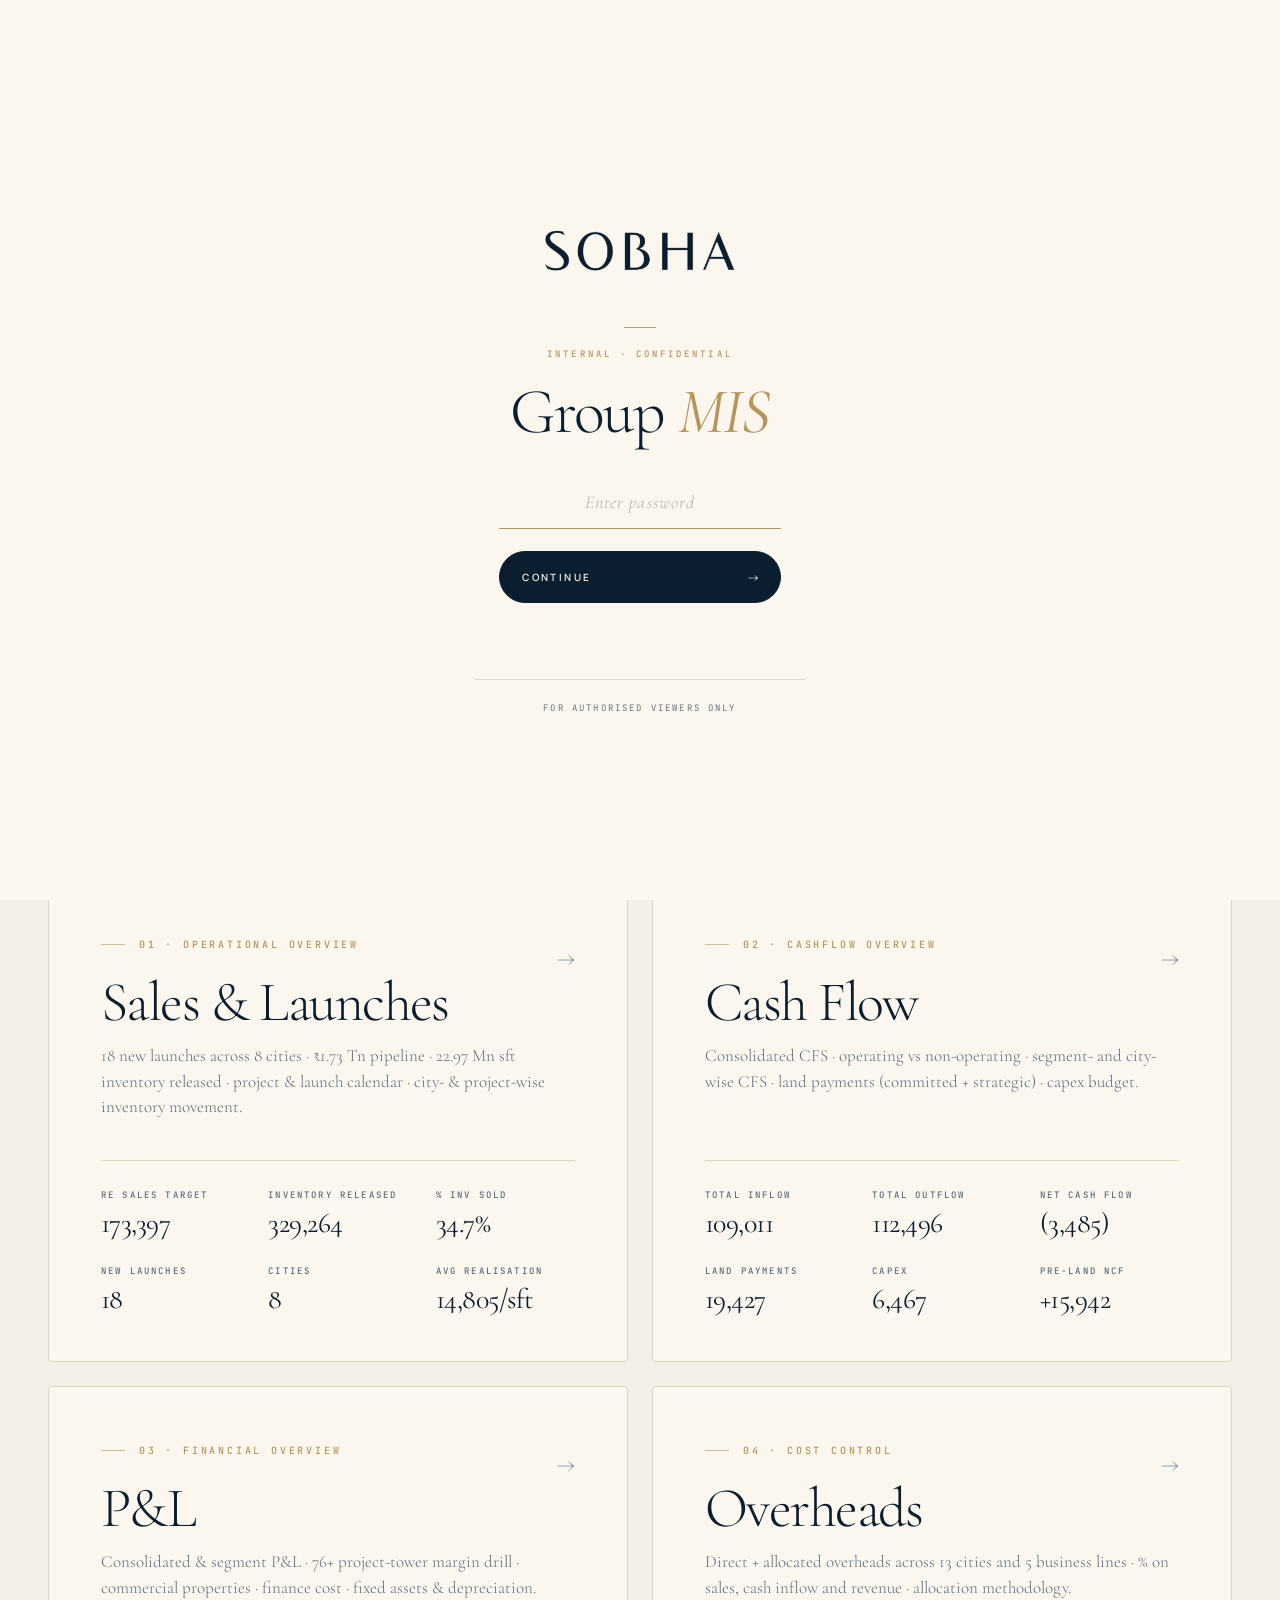
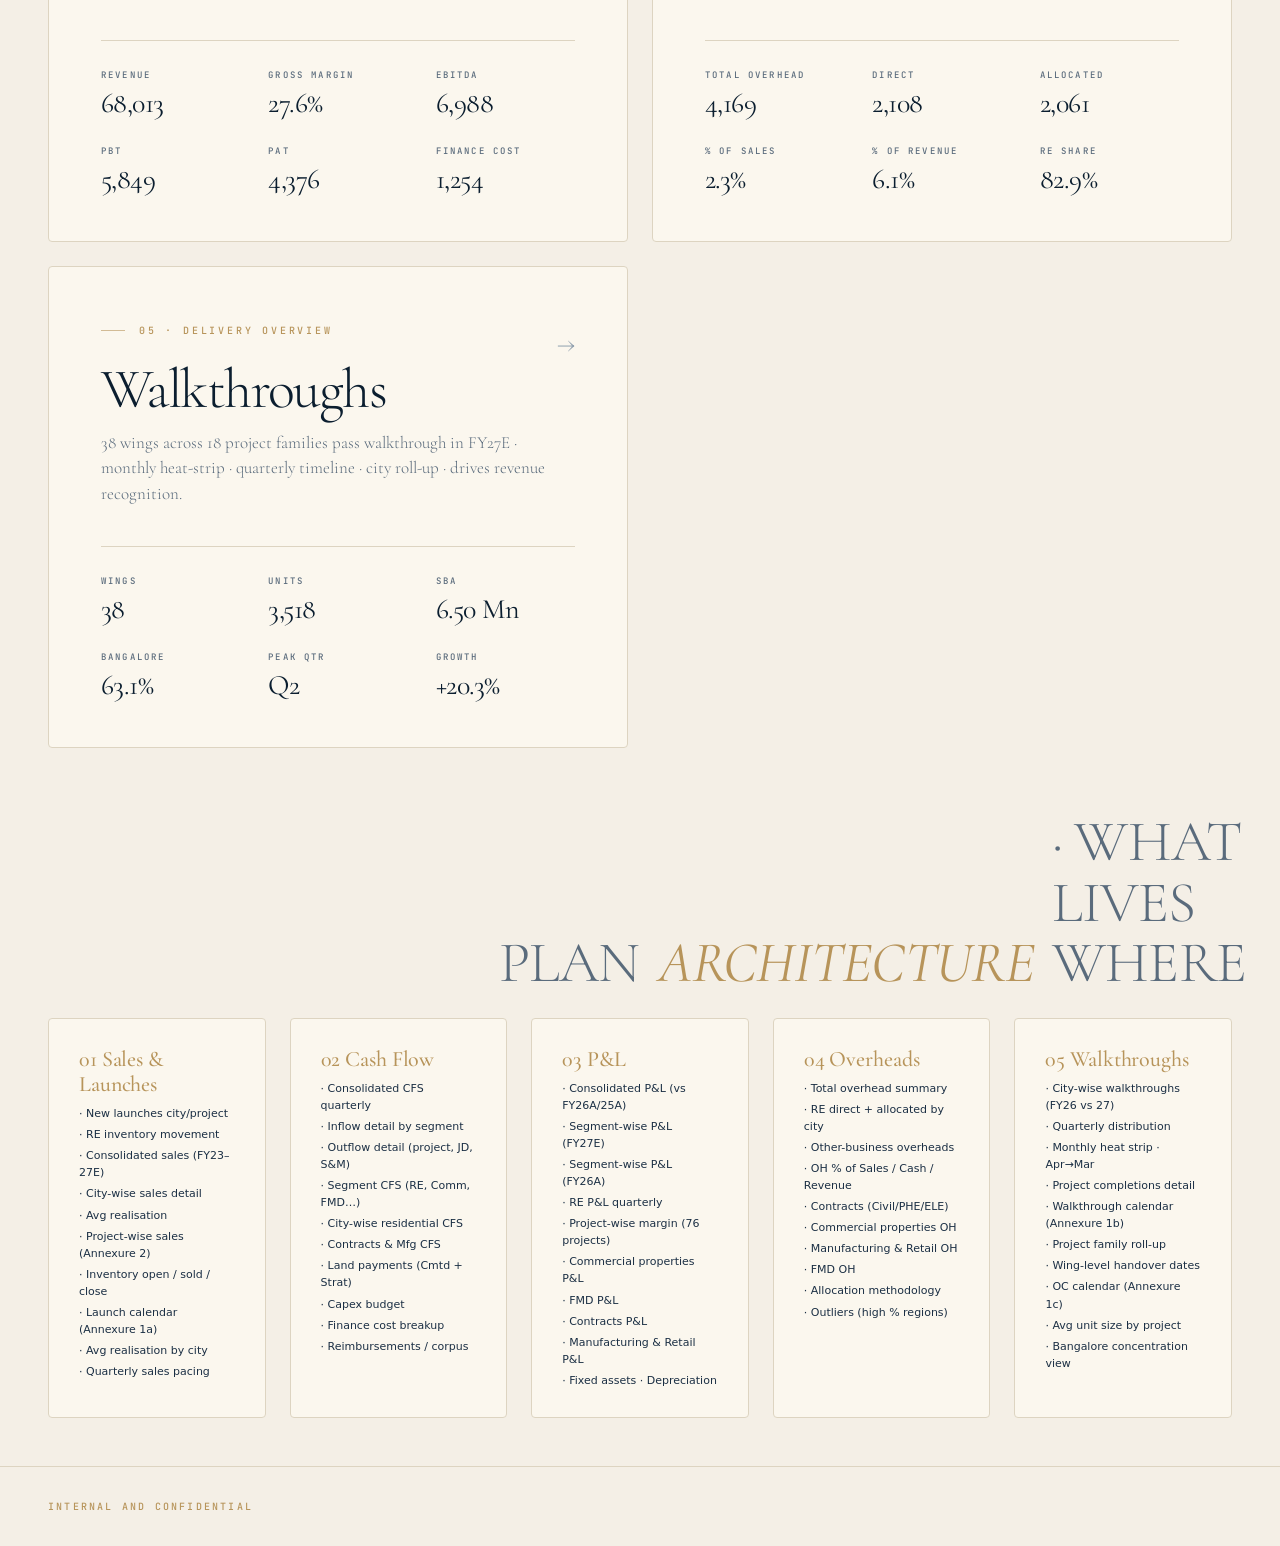
==== commit c29679be: "Add files via upload" ====
--- a/india/opfy27/index.html
+++ b/india/opfy27/index.html
@@ -15,7 +15,7 @@
 
 <header class="topbar">
   <a href="../../home.html" class="brand">
-    <img class="brand-mark" src="assets/sobha-logo.png" alt="SOBHA">
+    <img class="brand-mark" src="../../assets/sobha-logo-navy.png" alt="SOBHA">
     <span class="brand-divider"></span>
     <span class="brand-meta">
       <span class="brand-meta-label">FY 2026-27</span>
--- a/india/opfy27/styles.css
+++ b/india/opfy27/styles.css
@@ -153,6 +153,7 @@
 .topbar nav {
   display: flex; gap: 4px;
   align-items: center;
+  margin-left: auto;
 }
 .topbar nav a {
   padding: 8px 16px;
@@ -458,23 +459,16 @@
   background: transparent;
   border: none;
   font-family: var(--serif);
-  font-size: 36px;
-  font-weight: 300;
-  color: var(--ink);
-  letter-spacing: -0.018em;
-  line-height: 1.1;
+  font-size: 13px;
+  font-weight: 600;
+  color: var(--ink-soft);
+  letter-spacing: 0.12em;
+  text-transform: uppercase;
+  line-height: 1.4;
   position: relative;
   display: flex; align-items: flex-end; gap: 18px;
 }
-.section-h::before {
-  content: '';
-  display: inline-block;
-  width: 32px; height: 1px;
-  background: var(--accent);
-  opacity: 0.6;
-  margin-bottom: 16px;
-  flex-shrink: 0;
-}
+.section-h::before { display: none; }
 .section-h em { color: var(--accent); font-style: italic; font-weight: 400; }
 
 /* ============================================================
